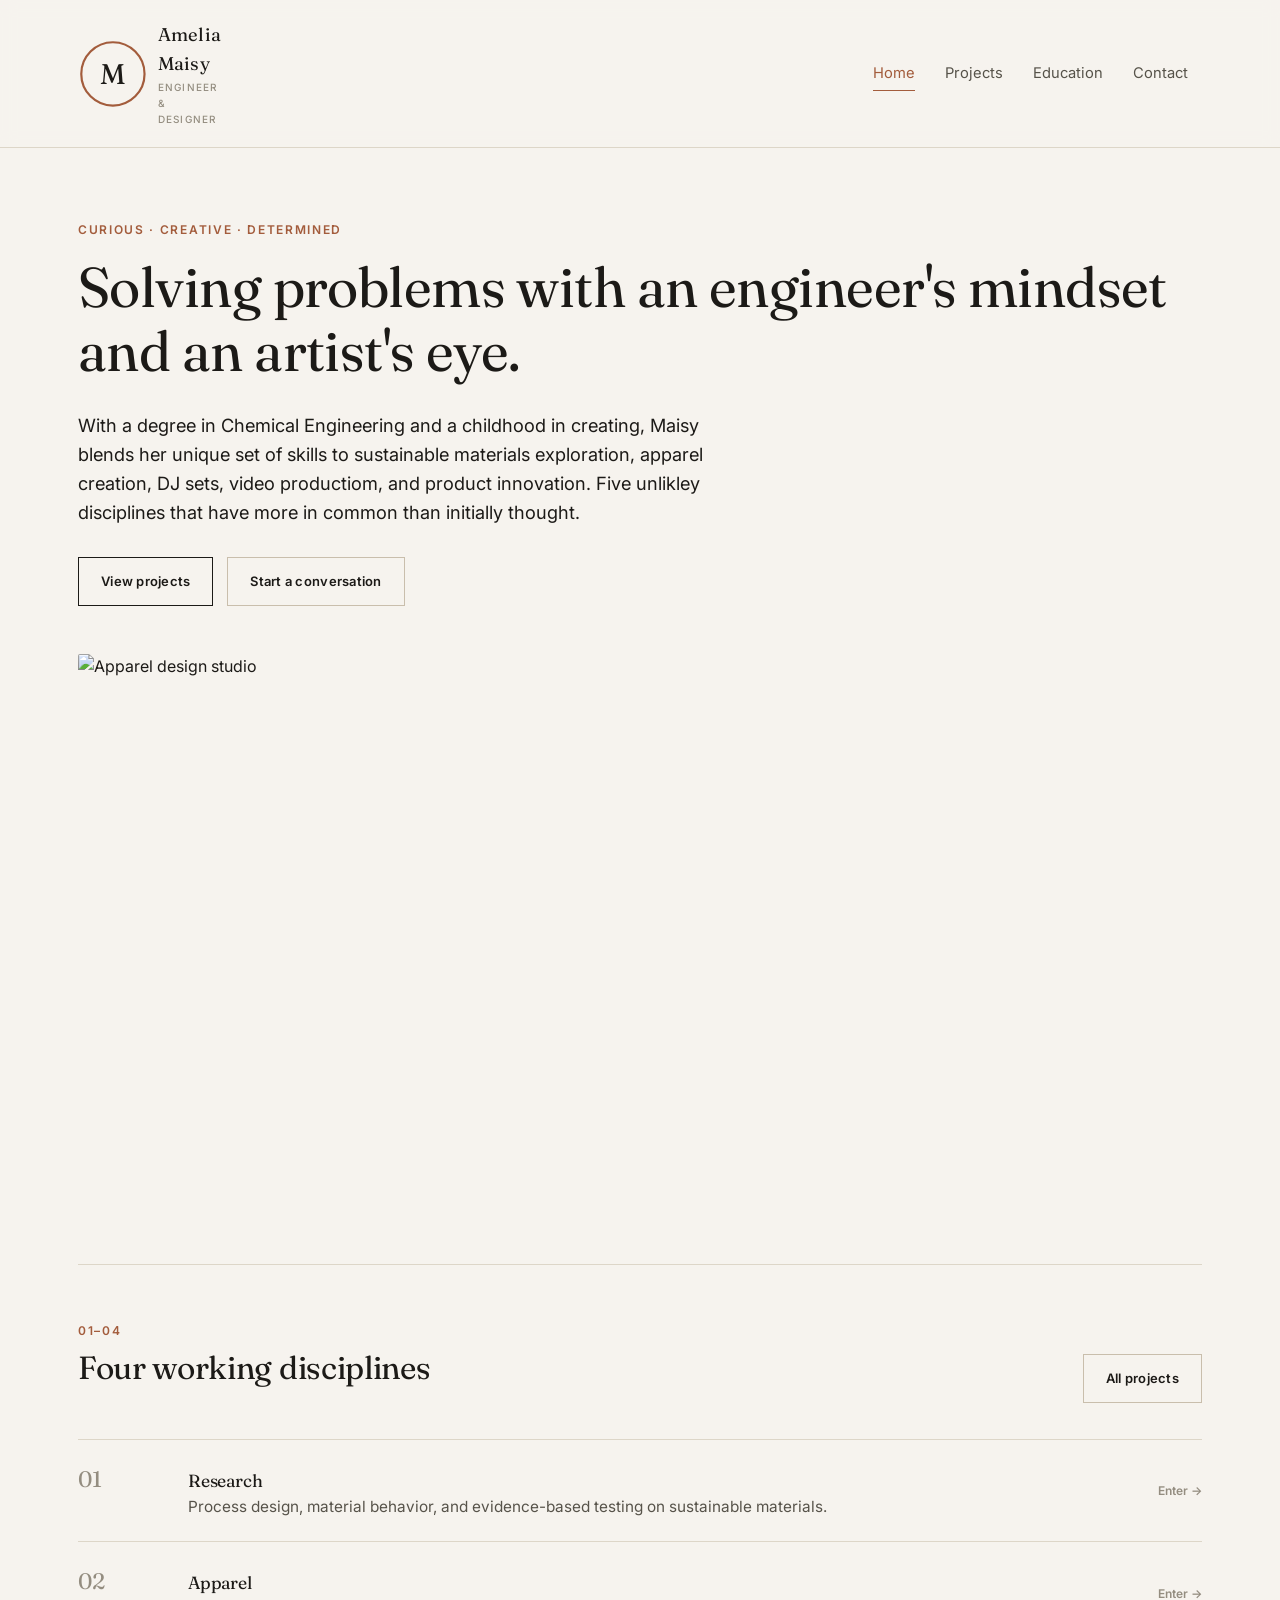
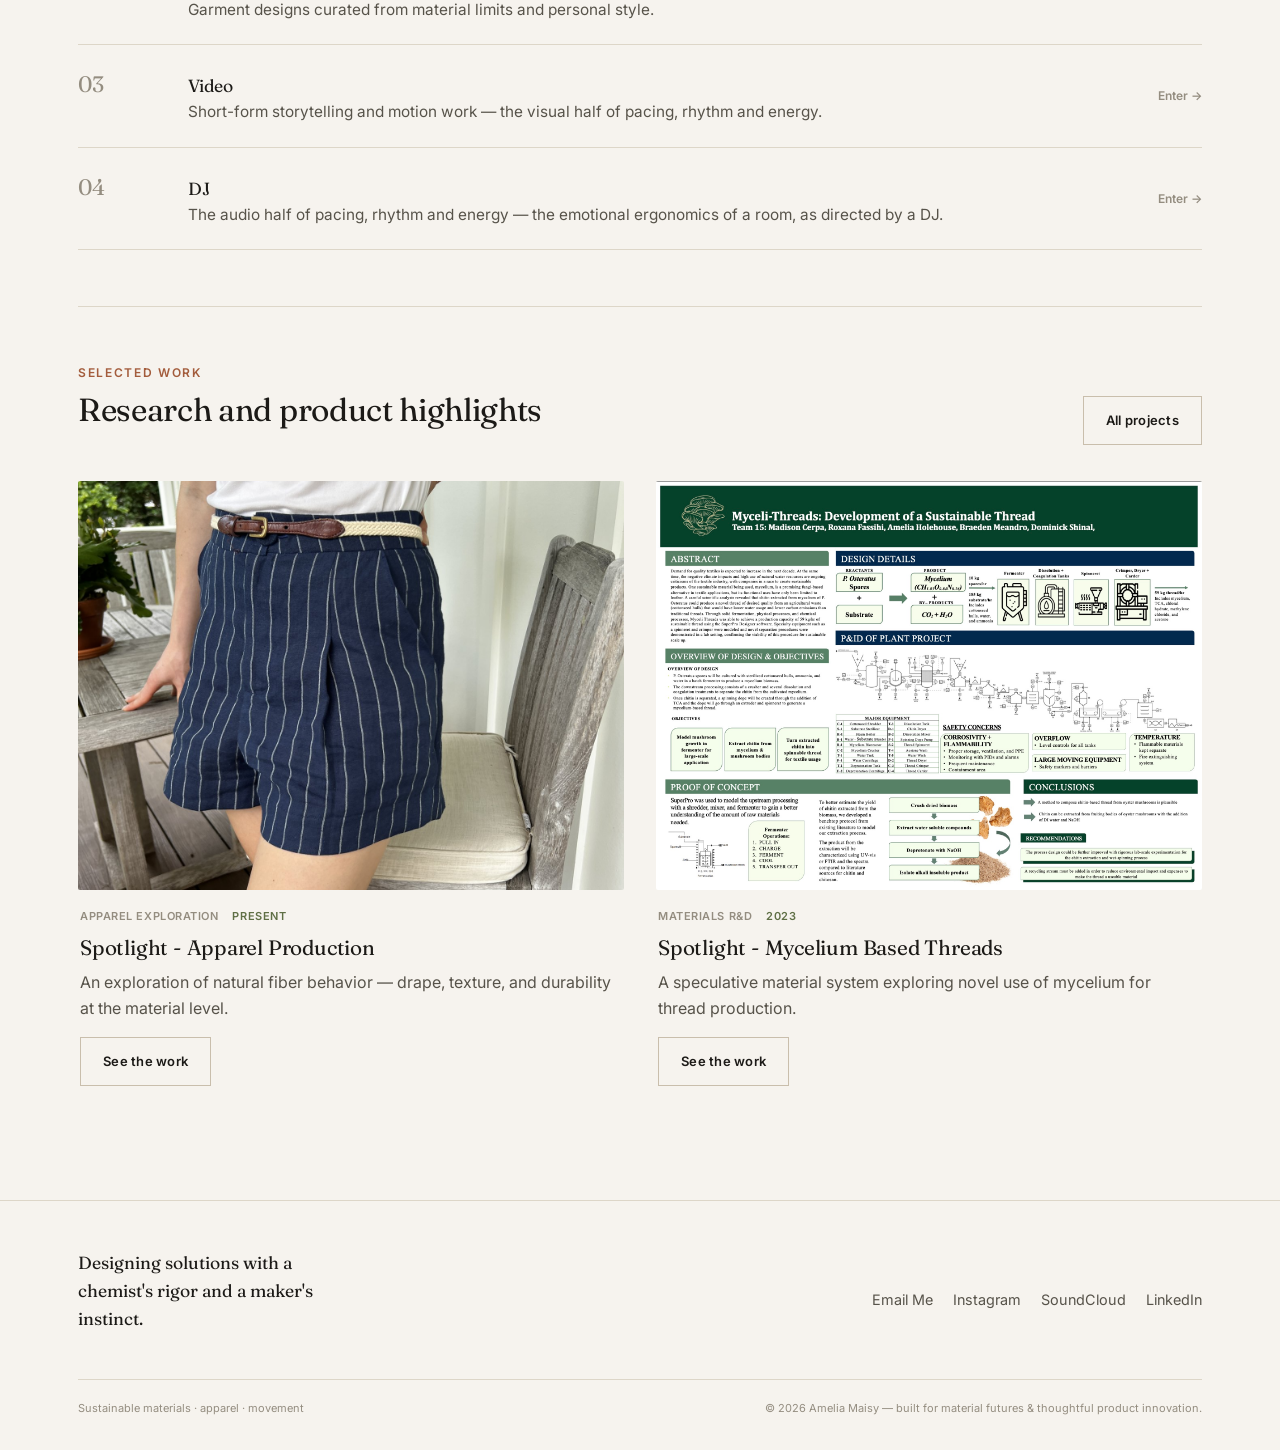
==== index.html @ 4384e748 "Update link for 'See the work' button" ====
<!DOCTYPE html>
<html lang="en">
<head>
<meta charset="UTF-8">
<meta name="viewport" content="width=device-width, initial-scale=1.0">
<title>Maisy Holehouse — Portfolio</title>
<meta name="description" content="A personal portfolio spanning chemical engineering, sustainable apparel, biomaterials, DJ sets, video, and product innovation.">
<link rel="stylesheet" href="style.css">
</head>
<body data-page="home">

<div id="site-header"></div>

<main>
  <div class="wrap">
    <section class="hero no-border">
      <span class="eyebrow">Curious · Creative · Determined</span>
      <h1>Solving problems with an engineer's mindset and an artist's eye.</h1>
      <p class="lede">With a degree in Chemical Engineering and a childhood in creating, Maisy blends her unique set of skills to 
        sustainable materials exploration, apparel creation, DJ sets, video productiom, and product innovation. Five unlikley disciplines that have more in common than initially thought.</p>
      <div class="cta-row">
        <a class="btn" href="projects.html">View projects</a>
        <a class="btn ghost" href="contact.html">Start a conversation</a>
      </div>

      <div class="hero-photo">
        <img src="https://framerusercontent.com/images/ezzkghPhPAOygcFHFkY4dpx1L9k.jpeg?width=2289&height=3264" alt="Apparel design studio">
      </div>
    </section>

    <section>
      <div class="section-head">
        <div>
          <span class="eyebrow">01–04</span>
          <h2>Four working disciplines</h2>
        </div>
        <a class="btn ghost" href="projects.html">All projects</a>
      </div>

      <ul class="numbered-list">
        <li>
          <a class="numbered-row" href="research.html">
            <span class="num">01</span>
            <span>
              <h3>Research</h3>
              <p>Process design, material behavior, and evidence-based testing on sustainable materials.</p>
            </span>
            <span class="go">Enter →</span>
          </a>
        </li>
        <li>
          <a class="numbered-row" href="apparel.html">
            <span class="num">02</span>
            <span>
              <h3>Apparel</h3>
              <p>Garment designs curated from material limits and personal style.</p>
            </span>
            <span class="go">Enter →</span>
          </a>
        </li>
        <li>
          <a class="numbered-row" href="video.html">
            <span class="num">03</span>
            <span>
              <h3>Video</h3>
              <p>Short-form storytelling and motion work — the visual half of pacing, rhythm and energy.</p>
            </span>
            <span class="go">Enter →</span>
          </a>
        </li>
        <li>
          <a class="numbered-row" href="dj.html">
            <span class="num">04</span>
            <span>
              <h3>DJ</h3>
              <p>The audio half of pacing, rhythm and energy — the emotional ergonomics of a room, as directed by a DJ.</p>
            </span>
            <span class="go">Enter →</span>
          </a>
        </li>
      </ul>
    </section>

    <section>
      <div class="section-head">
        <div>
          <span class="eyebrow">Selected work</span>
          <h2>Research and product highlights</h2>
        </div>
        <a class="btn ghost" href="projects.html">All projects</a>
      </div>

      <div class="grid-2">
        <div class="work-card">
          <div class="thumb"><img src="striped-shorts.jpg"></div>
          <div class="body">
            <div class="meta"><span>Apparel Exploration</span><span class="tag-year">Present</span></div>
            <h3>Spotlight - Apparel Production</h3>
            <p>An exploration of natural fiber behavior — drape, texture, and durability at the material level.</p>
            <a class="btn ghost" href="apparel.html">See the work</a>
          </div>
        </div>
        <div class="work-card">
          <div class="thumb"><img src="mtfp.jpg"></div>
          <div class="body">
            <div class="meta"><span>Materials R&amp;D</span><span class="tag-year">2023</span></div>
            <h3>Spotlight - Mycelium Based Threads</h3>
            <p>A speculative material system exploring novel use of mycelium for thread production.</p>
            <a class="btn ghost" href="research.html">See the work</a>
          </div>
        </div>
      </div>
    </section>
  </div>
</main>

<div id="site-footer"></div>
<script src="main.js"></script>
</body>
</html>
---- style.css ----
/* ============================================================
   Maisy Holehouse — Portfolio
   Design language: warm editorial — paper tones, serif display,
   quiet hairline rules, photography-led. See README.md
   ============================================================ */

@import url('https://fonts.googleapis.com/css2?family=Fraunces:opsz,wght@9..144,300;9..144,400;9..144,500;9..144,600&family=Inter:wght@400;500;600&display=swap');

:root {
  --bg: #f6f3ee;
  --bg-panel: #efebe3;
  --ink: #1c1a17;
  --ink-dim: #57534a;
  --ink-faint: #948d80;
  --line: #ddd6c8;
  --line-strong: #c9beac;
  --accent: #5f6f45;
  --accent-2: #a35c3c;
  --radius: 2px;
  --max: 1180px;
  --font-display: "Fraunces", Georgia, serif;
  --font-body: "Inter", -apple-system, sans-serif;
}

* { box-sizing: border-box; }
html { scroll-behavior: smooth; }

body {
  margin: 0;
  background: var(--bg);
  color: var(--ink);
  font-family: var(--font-body);
  font-size: 16px;
  line-height: 1.6;
  -webkit-font-smoothing: antialiased;
}

a { color: inherit; }
img { max-width: 100%; display: block; }

::selection { background: var(--accent); color: #f6f3ee; }

:focus-visible { outline: 2px solid var(--accent-2); outline-offset: 3px; }

@media (prefers-reduced-motion: reduce) {
  * { animation: none !important; transition: none !important; scroll-behavior: auto !important; }
}

.wrap { max-width: var(--max); margin: 0 auto; padding: 0 28px; }

.eyebrow {
  font-family: var(--font-body);
  font-size: 12px;
  font-weight: 600;
  letter-spacing: 0.14em;
  text-transform: uppercase;
  color: var(--accent-2);
}

h1, h2, h3, h4 {
  font-family: var(--font-display);
  font-weight: 400;
  line-height: 1.14;
  margin: 0 0 0.5em;
  letter-spacing: -0.01em;
  color: var(--ink);
}
h1 { font-size: clamp(2.1rem, 4.6vw, 3.5rem); font-weight: 400; }
h2 { font-size: clamp(1.5rem, 2.8vw, 2rem); }
h3 { font-size: 1.3rem; }

p { color: var(--ink-dim); margin: 0 0 1em; }
p.lede { color: var(--ink); font-size: 1.14rem; max-width: 60ch; }

.tick { color: var(--ink-faint); font-family: var(--font-body); font-size: 13px; }

/* ================= HEADER / NAV ================= */
header.site-header {
  position: sticky; top: 0; z-index: 50;
  background: rgba(246, 243, 238, 0.92);
  backdrop-filter: blur(8px);
  border-bottom: 1px solid var(--line);
}
.nav {
  display: flex; align-items: center; justify-content: space-between;
  padding: 20px 28px;
  max-width: var(--max); margin: 0 auto;
}
.brand {
  display: flex; align-items: center; gap: 10px;
  font-family: var(--font-display);
  font-size: 1.15rem;
  text-decoration: none;
  color: var(--ink);
  letter-spacing: 0.01em;
}
.brand small {
  display: block; font-family: var(--font-body); font-size: 10px; font-weight: 500;
  letter-spacing: 0.12em; color: var(--ink-faint); text-transform: uppercase;
}

.nav-links { display: flex; align-items: center; gap: 2px; list-style: none; margin: 0; padding: 0; }
.nav-links a {
  display: block;
  padding: 9px 14px;
  text-decoration: none;
  font-size: 0.92rem;
  color: var(--ink-dim);
  border-radius: var(--radius);
  transition: color 0.15s ease;
  position: relative;
}
.nav-links a:hover { color: var(--ink); }
.nav-links a[aria-current="page"] { color: var(--accent-2); }
.nav-links a[aria-current="page"]::after {
  content: ""; position: absolute; left: 14px; right: 14px; bottom: 3px;
  height: 1px; background: var(--accent-2);
}

.nav-item.has-dropdown { position: relative; padding-bottom: 10px; margin-bottom: -10px; }
.dropdown {
  display: none;
  position: absolute; top: 100%; left: 0; margin: 0;
  min-width: 200px;
  background: var(--bg);
  border: 1px solid var(--line-strong);
  padding: 6px;
  list-style: none; z-index: 60;
}
.nav-item.has-dropdown:hover .dropdown,
.nav-item.has-dropdown:focus-within .dropdown { display: block; }
.dropdown a { font-size: 0.88rem; padding: 9px 12px; }
.dropdown .tick { display: block; padding: 4px 12px 3px; font-size: 11px; }

.nav-toggle { display: none; }

@media (max-width: 860px) {
  .nav-toggle {
    display: inline-flex; align-items: center; justify-content: center;
    width: 38px; height: 38px;
    background: transparent; border: 1px solid var(--line-strong); color: var(--ink);
    cursor: pointer;
  }
  .nav-links {
    display: none;
    position: absolute; top: 100%; left: 0; right: 0;
    flex-direction: column; align-items: stretch; gap: 0;
    background: var(--bg); border-bottom: 1px solid var(--line-strong);
    padding: 8px;
  }
  .nav-links.open { display: flex; }
  .nav-item.has-dropdown .dropdown {
    display: block; position: static; border: none; background: transparent; margin: 0 0 0 12px; padding: 0;
  }
}

/* ================= HERO ================= */
.hero { padding: 72px 0 48px; }
.hero .eyebrow { display: block; margin-bottom: 16px; }
.hero .lede { margin-top: 18px; }
.cta-row { display: flex; gap: 14px; margin-top: 30px; flex-wrap: wrap; }

.hero-photo {
  margin-top: 48px;
  border-radius: var(--radius);
  overflow: hidden;
  aspect-ratio: 16 / 8;
}
.hero-photo img { width: 100%; height: 100%; object-fit: cover; }
@media (max-width: 700px) { .hero-photo { aspect-ratio: 4/5; } }

.btn {
  font-family: var(--font-body);
  font-size: 13px;
  font-weight: 600;
  letter-spacing: 0.02em;
  text-decoration: none;
  padding: 13px 22px;
  border: 1px solid var(--ink);
  color: var(--ink);
  display: inline-flex; align-items: center; gap: 8px;
  transition: background 0.15s ease, color 0.15s ease, border-color 0.15s ease;
}
.btn:hover { background: var(--ink); color: var(--bg); }
.btn.ghost { border-color: var(--line-strong); }
.btn.ghost:hover { background: var(--bg-panel); color: var(--ink); border-color: var(--ink); }

/* ================= SECTIONS ================= */
section { padding: 56px 0; border-top: 1px solid var(--line); }
section.no-border { border-top: none; }
.section-head { display: flex; justify-content: space-between; align-items: flex-end; gap: 24px; margin-bottom: 36px; flex-wrap: wrap; }
.section-head .eyebrow { display: block; margin-bottom: 10px; }

/* ================= NUMBERED DISCIPLINE LIST (matches original site) ================= */
.numbered-list { list-style: none; margin: 0; padding: 0; }
.numbered-list li {
  border-top: 1px solid var(--line);
}
.numbered-list li:last-child { border-bottom: 1px solid var(--line); }
.numbered-list a.numbered-row {
  display: grid; grid-template-columns: 90px 1fr auto; gap: 20px; align-items: baseline;
  padding: 22px 0; text-decoration: none; color: var(--ink);
}
.numbered-list .num { font-family: var(--font-display); font-size: 1.4rem; color: var(--ink-faint); }
.numbered-list h3 { margin: 0 0 4px; font-size: 1.1rem; }
.numbered-list p { margin: 0; font-size: 0.96rem; }
.numbered-list .go { font-family: var(--font-body); font-size: 12px; font-weight: 600; color: var(--ink-faint); align-self: center; }
.numbered-list a.numbered-row:hover .go { color: var(--accent-2); }

/* ================= WORK / PROJECT CARDS ================= */
.grid-4 { display: grid; grid-template-columns: repeat(4, 1fr); gap: 20px; }
@media (max-width: 900px) { .grid-4 { grid-template-columns: 1fr 1fr; } }
@media (max-width: 560px) { .grid-4 { grid-template-columns: 1fr; } }

.card {
  text-decoration: none;
  color: var(--ink);
  display: flex; flex-direction: column; gap: 8px;
  padding-top: 18px;
  border-top: 1px solid var(--line-strong);
}
.card .num { font-family: var(--font-display); font-size: 1rem; color: var(--ink-faint); }
.card h3 { margin-bottom: 2px; }
.card p { font-size: 0.92rem; margin-bottom: 0; }
.card .go { font-family: var(--font-body); font-size: 12px; font-weight: 600; color: var(--ink-faint); margin-top: 6px; }
.card:hover .go { color: var(--accent-2); }

.grid-2 { display: grid; grid-template-columns: 1fr 1fr; gap: 32px; }
@media (max-width: 760px) { .grid-2 { grid-template-columns: 1fr; } }

.work-card { }
.work-card .thumb { aspect-ratio: 4 / 3; overflow: hidden; background: var(--bg-panel); border-radius: var(--radius); }
.work-card .thumb img { width: 100%; height: 100%; object-fit: cover; }
.work-card .body { padding: 18px 2px; }
.work-card .meta { font-family: var(--font-body); font-size: 11px; font-weight: 600; color: var(--ink-faint); display: flex; gap: 14px; margin-bottom: 10px; text-transform: uppercase; letter-spacing: 0.05em; }
.work-card .meta span.tag-year { color: var(--accent); }

/* ================= PHOTO GALLERY (project pages) ================= */
.gallery { display: grid; grid-template-columns: repeat(3, 1fr); gap: 20px; }
@media (max-width: 760px) { .gallery { grid-template-columns: 1fr; } }
.gallery figure { margin: 0; }
.gallery .thumb { aspect-ratio: 3 / 4; overflow: hidden; background: var(--bg-panel); border-radius: var(--radius); }
.gallery .thumb img { width: 100%; height: 100%; object-fit: cover; }
.gallery figcaption { margin-top: 10px; font-family: var(--font-body); font-size: 13px; color: var(--ink-faint); }

/* placeholder tile — used only where a real photo is still needed */
.placeholder-tile {
  aspect-ratio: 4/3;
  border: 1px dashed var(--line-strong);
  display: flex; align-items: center; justify-content: center;
  text-align: center; padding: 20px;
  font-family: var(--font-body); font-size: 12px; color: var(--ink-faint);
  background: var(--bg-panel);
  border-radius: var(--radius);
}

/* ================= LISTS (focus areas, collab paths, roles) ================= */
.spec-list { list-style: none; margin: 0; padding: 0; border-top: 1px solid var(--line); }
.spec-list li {
  display: grid; grid-template-columns: 48px 1fr; gap: 18px;
  padding: 18px 0; border-bottom: 1px solid var(--line);
}
.spec-list .num { font-family: var(--font-display); color: var(--ink-faint); font-size: 1.1rem; padding-top: 0; }
.spec-list h4 { margin: 0 0 6px; font-size: 1.02rem; font-family: var(--font-body); font-weight: 600; }
.spec-list p { margin: 0; font-size: 0.94rem; }

/* term-list — unnumbered subsection blocks (materials taxonomies, focus lists) */
.term-list { list-style: none; margin: 0; padding: 0; border-top: 1px solid var(--line); }
.term-list li { padding: 18px 0; border-bottom: 1px solid var(--line); }
.term-list .eyebrow { display: block; margin-bottom: 6px; }
.term-list h4 { margin: 0 0 6px; font-size: 1.02rem; font-family: var(--font-body); font-weight: 600; }
.term-list p { margin: 0; font-size: 0.94rem; }

/* solid accent callout — focus areas / pull quotes */
.focus-callout { background: var(--accent); color: #f6f3ee; border-radius: 14px; padding: 32px; height: 100%; }
.focus-callout .eyebrow { color: rgba(246, 243, 238, 0.75); }
.focus-callout h3 { color: #f6f3ee; font-size: 1.3rem; margin: 8px 0 12px; }
.focus-callout p { color: rgba(246, 243, 238, 0.85); margin: 0; font-size: 0.94rem; }

/* ================= TIMELINE (education/experience) ================= */
.timeline { border-left: 1px solid var(--line-strong); margin-left: 6px; }
.timeline .entry { position: relative; padding: 4px 0 32px 28px; }
.timeline .entry::before {
  content: ""; position: absolute; left: -5px; top: 6px;
  width: 9px; height: 9px; background: var(--bg); border: 1px solid var(--accent-2);
  border-radius: 50%;
}
.timeline .entry h4 { font-family: var(--font-body); font-weight: 600; margin-bottom: 4px; font-size: 1.02rem; color: var(--ink); }
.timeline .entry p { margin: 0; font-size: 0.94rem; }
.timeline .entry .role-tag { font-family: var(--font-body); font-size: 11px; font-weight: 600; color: var(--accent); text-transform: uppercase; letter-spacing: 0.05em; }

/* ================= EMBEDS ================= */
.embed-frame {
  border: 1px solid var(--line-strong);
  padding: 14px;
  background: var(--bg-panel);
  border-radius: var(--radius);
}
.video-embed { position: relative; width: 100%; padding-top: 56.25%; overflow: hidden; }
.video-embed iframe { position: absolute; inset: 0; width: 100%; height: 100%; border: 0; }
.audio-embed iframe { width: 100%; border: 0; }

.social-callout {
  display: flex; align-items: center; justify-content: space-between; gap: 20px;
  flex-wrap: wrap;
  padding: 28px;
  border: 1px solid var(--line-strong);
  background: var(--bg-panel);
  border-radius: var(--radius);
}
.social-callout .icon { color: var(--accent-2); }

/* ================= CONTACT ================= */
.contact-hero { padding: 72px 0 40px; }
.mail-cta {
  display: inline-flex; align-items: center; gap: 12px;
  font-family: var(--font-display); font-size: clamp(1.4rem, 3vw, 2rem);
  text-decoration: none; color: var(--ink);
  border-bottom: 1px solid var(--accent-2);
  padding-bottom: 6px;
}
.mail-cta:hover { color: var(--accent-2); }

/* ================= FOOTER ================= */
footer.site-footer { border-top: 1px solid var(--line); padding: 48px 0 32px; margin-top: 40px; }
.footer-top { display: flex; justify-content: space-between; gap: 24px; flex-wrap: wrap; align-items: center; }
.footer-tagline { font-family: var(--font-display); font-size: 1.1rem; color: var(--ink); max-width: 25ch; }
.footer-links { display: flex; gap: 20px; list-style: none; padding: 0; margin: 0; flex-wrap: wrap; }
.footer-links a { text-decoration: none; color: var(--ink-dim); font-size: 0.9rem; }
.footer-links a:hover { color: var(--accent-2); }
.footer-bottom {
  margin-top: 28px; padding-top: 20px; border-top: 1px solid var(--line);
  display: flex; justify-content: space-between; gap: 12px; flex-wrap: wrap;
  font-family: var(--font-body); font-size: 11px; color: var(--ink-faint);
}

/* ================= PAGE HEADERS (sub-pages) ================= */
.page-head { padding: 56px 0 20px; }
.page-head .eyebrow { margin-bottom: 14px; }
.breadcrumb { font-family: var(--font-body); font-size: 12px; color: var(--ink-faint); margin-bottom: 18px; }
.breadcrumb a { color: var(--ink-faint); text-decoration: none; }
.breadcrumb a:hover { color: var(--accent-2); }
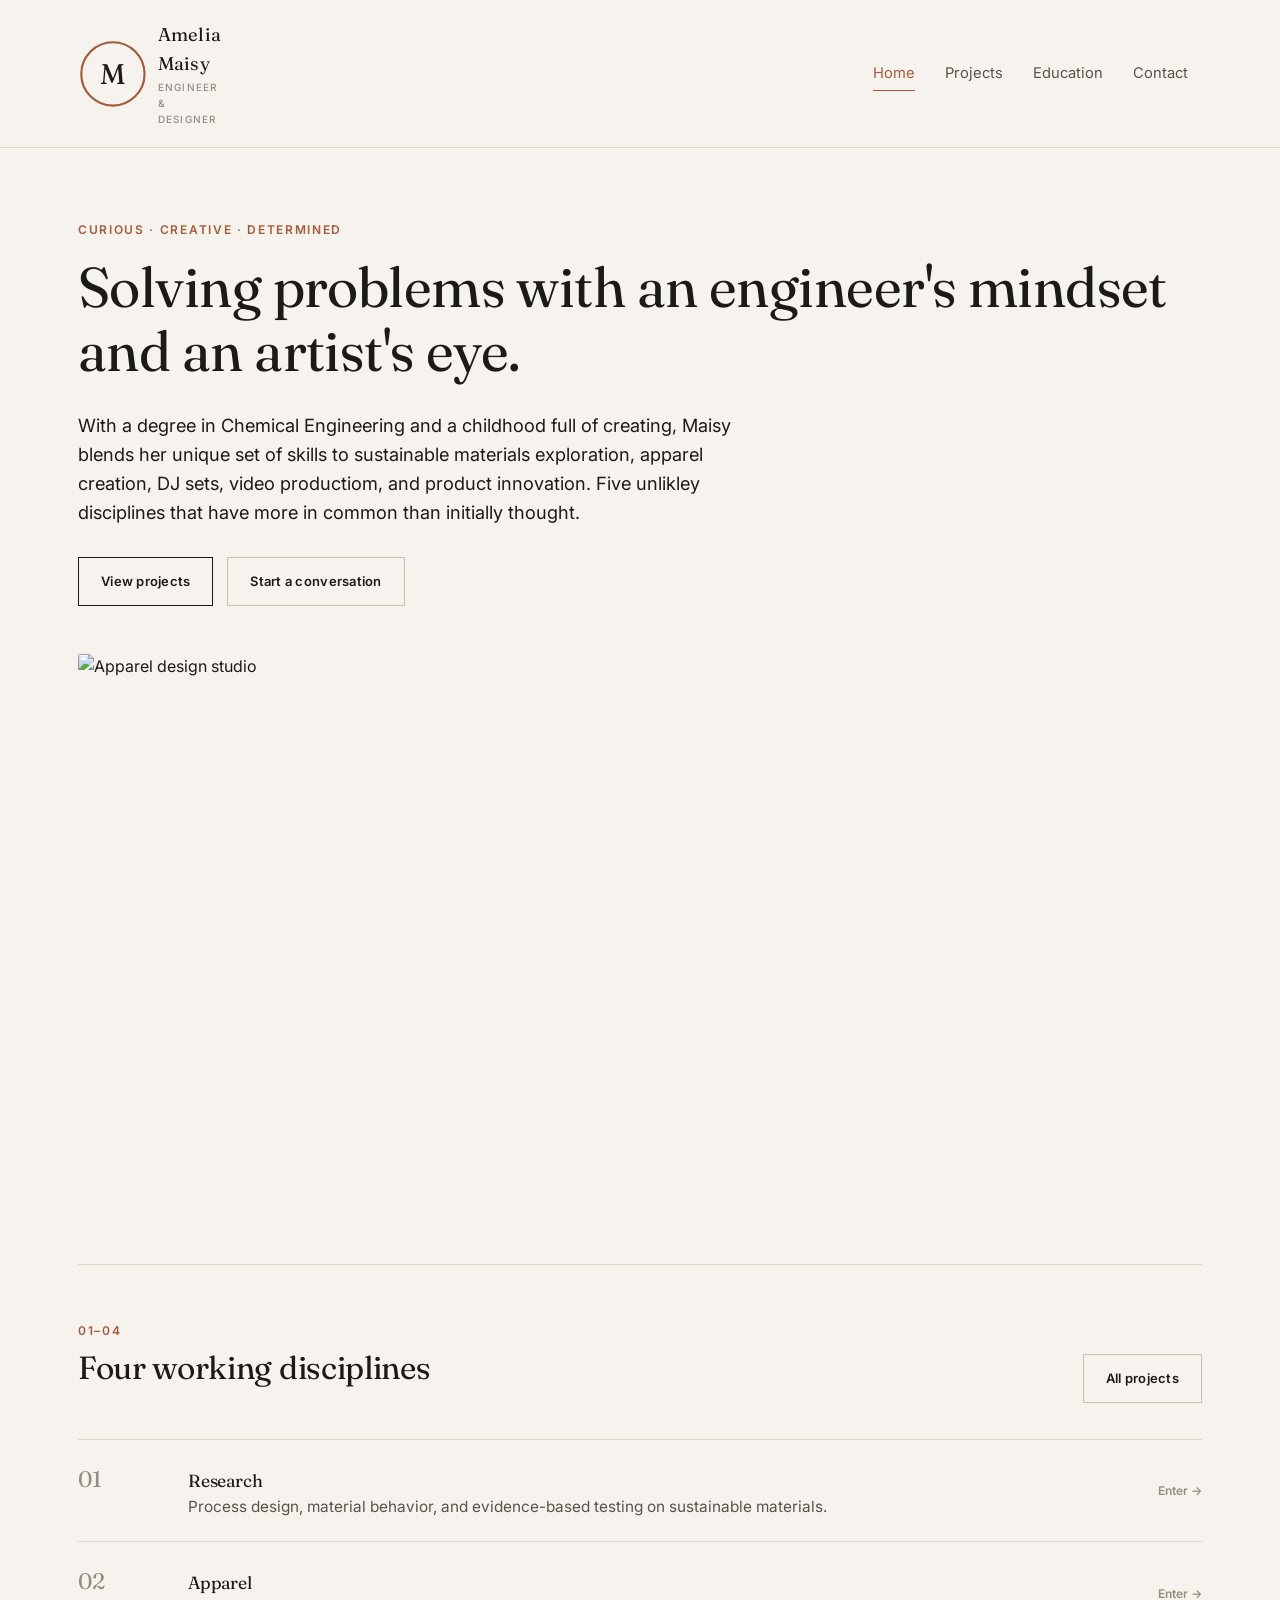
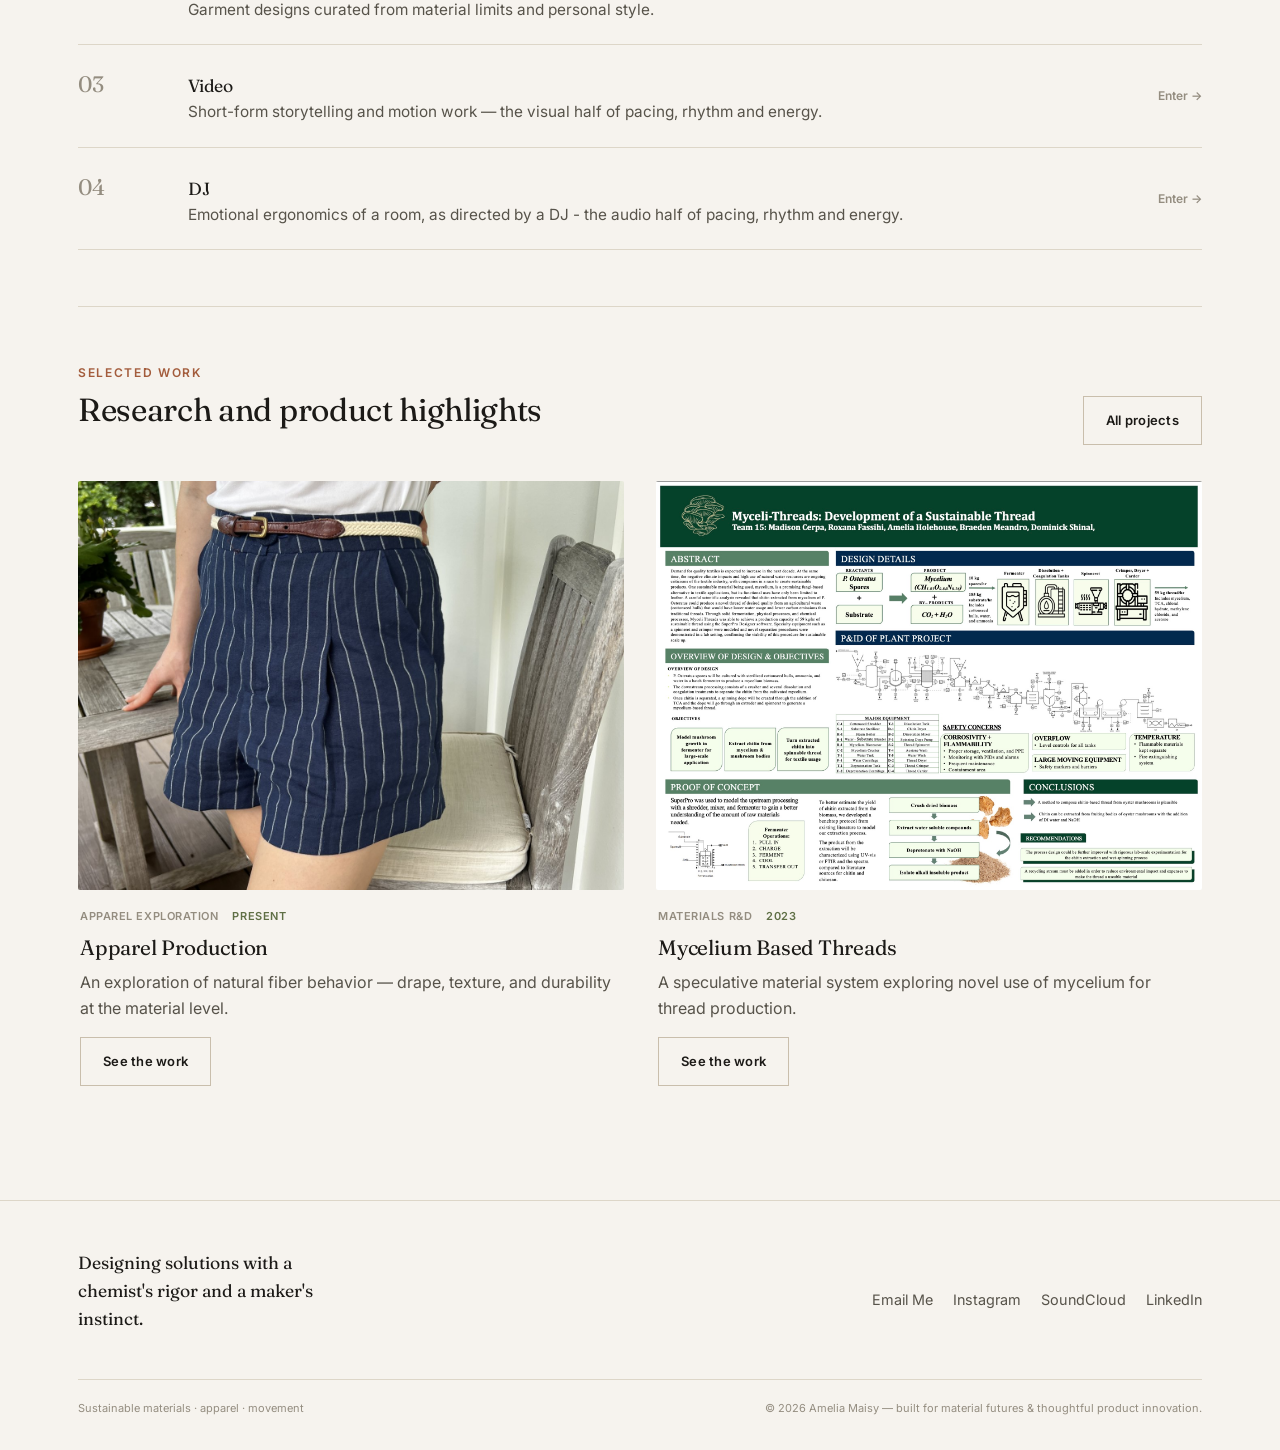
==== commit 4d348638: "Refine text and headings in index.html" ====
--- a/index.html
+++ b/index.html
@@ -16,7 +16,7 @@
     <section class="hero no-border">
       <span class="eyebrow">Curious · Creative · Determined</span>
       <h1>Solving problems with an engineer's mindset and an artist's eye.</h1>
-      <p class="lede">With a degree in Chemical Engineering and a childhood in creating, Maisy blends her unique set of skills to 
+      <p class="lede">With a degree in Chemical Engineering and a childhood full of creating, Maisy blends her unique set of skills to 
         sustainable materials exploration, apparel creation, DJ sets, video productiom, and product innovation. Five unlikley disciplines that have more in common than initially thought.</p>
       <div class="cta-row">
         <a class="btn" href="projects.html">View projects</a>
@@ -73,7 +73,7 @@
             <span class="num">04</span>
             <span>
               <h3>DJ</h3>
-              <p>The audio half of pacing, rhythm and energy — the emotional ergonomics of a room, as directed by a DJ.</p>
+              <p>Emotional ergonomics of a room, as directed by a DJ - the audio half of pacing, rhythm and energy.</p>
             </span>
             <span class="go">Enter →</span>
           </a>
@@ -95,7 +95,7 @@
           <div class="thumb"><img src="striped-shorts.jpg"></div>
           <div class="body">
             <div class="meta"><span>Apparel Exploration</span><span class="tag-year">Present</span></div>
-            <h3>Spotlight - Apparel Production</h3>
+            <h3>Apparel Production</h3>
             <p>An exploration of natural fiber behavior — drape, texture, and durability at the material level.</p>
             <a class="btn ghost" href="apparel.html">See the work</a>
           </div>
@@ -104,7 +104,7 @@
           <div class="thumb"><img src="mtfp.jpg"></div>
           <div class="body">
             <div class="meta"><span>Materials R&amp;D</span><span class="tag-year">2023</span></div>
-            <h3>Spotlight - Mycelium Based Threads</h3>
+            <h3>Mycelium Based Threads</h3>
             <p>A speculative material system exploring novel use of mycelium for thread production.</p>
             <a class="btn ghost" href="research.html">See the work</a>
           </div>
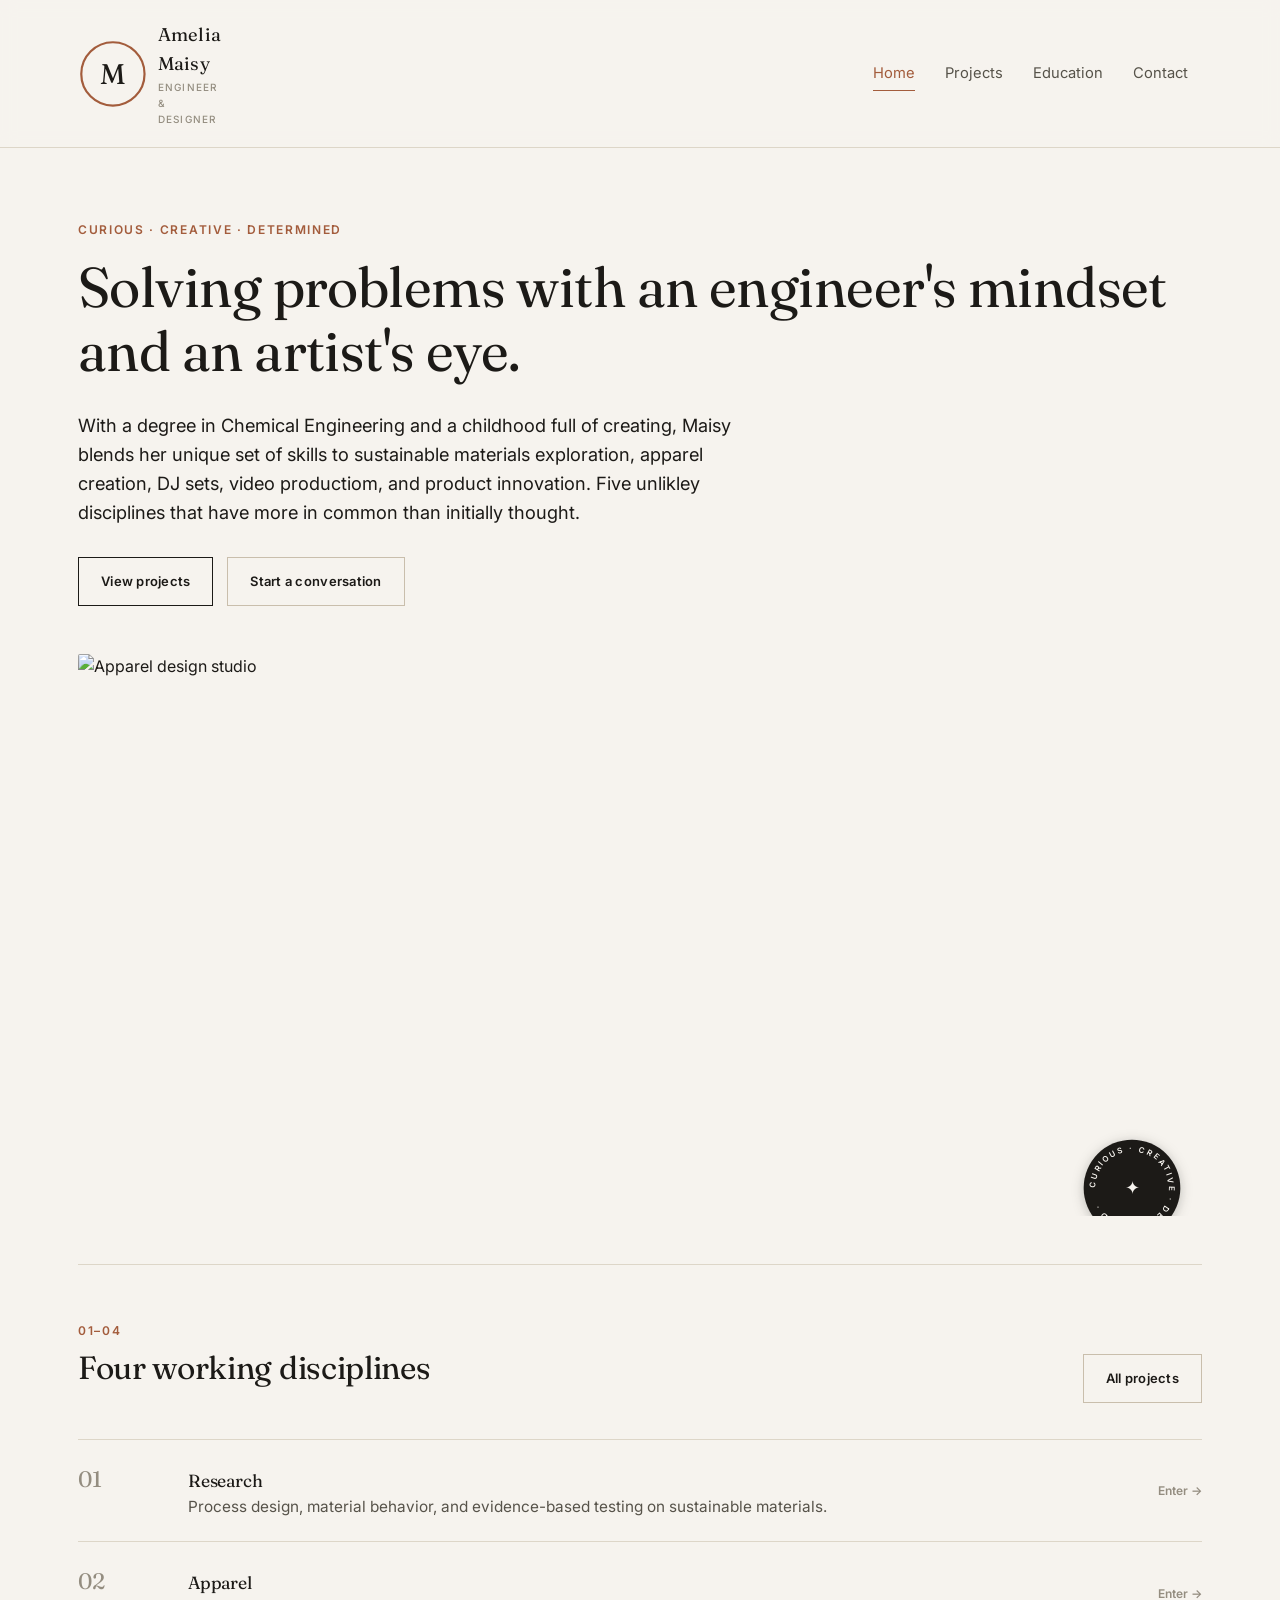
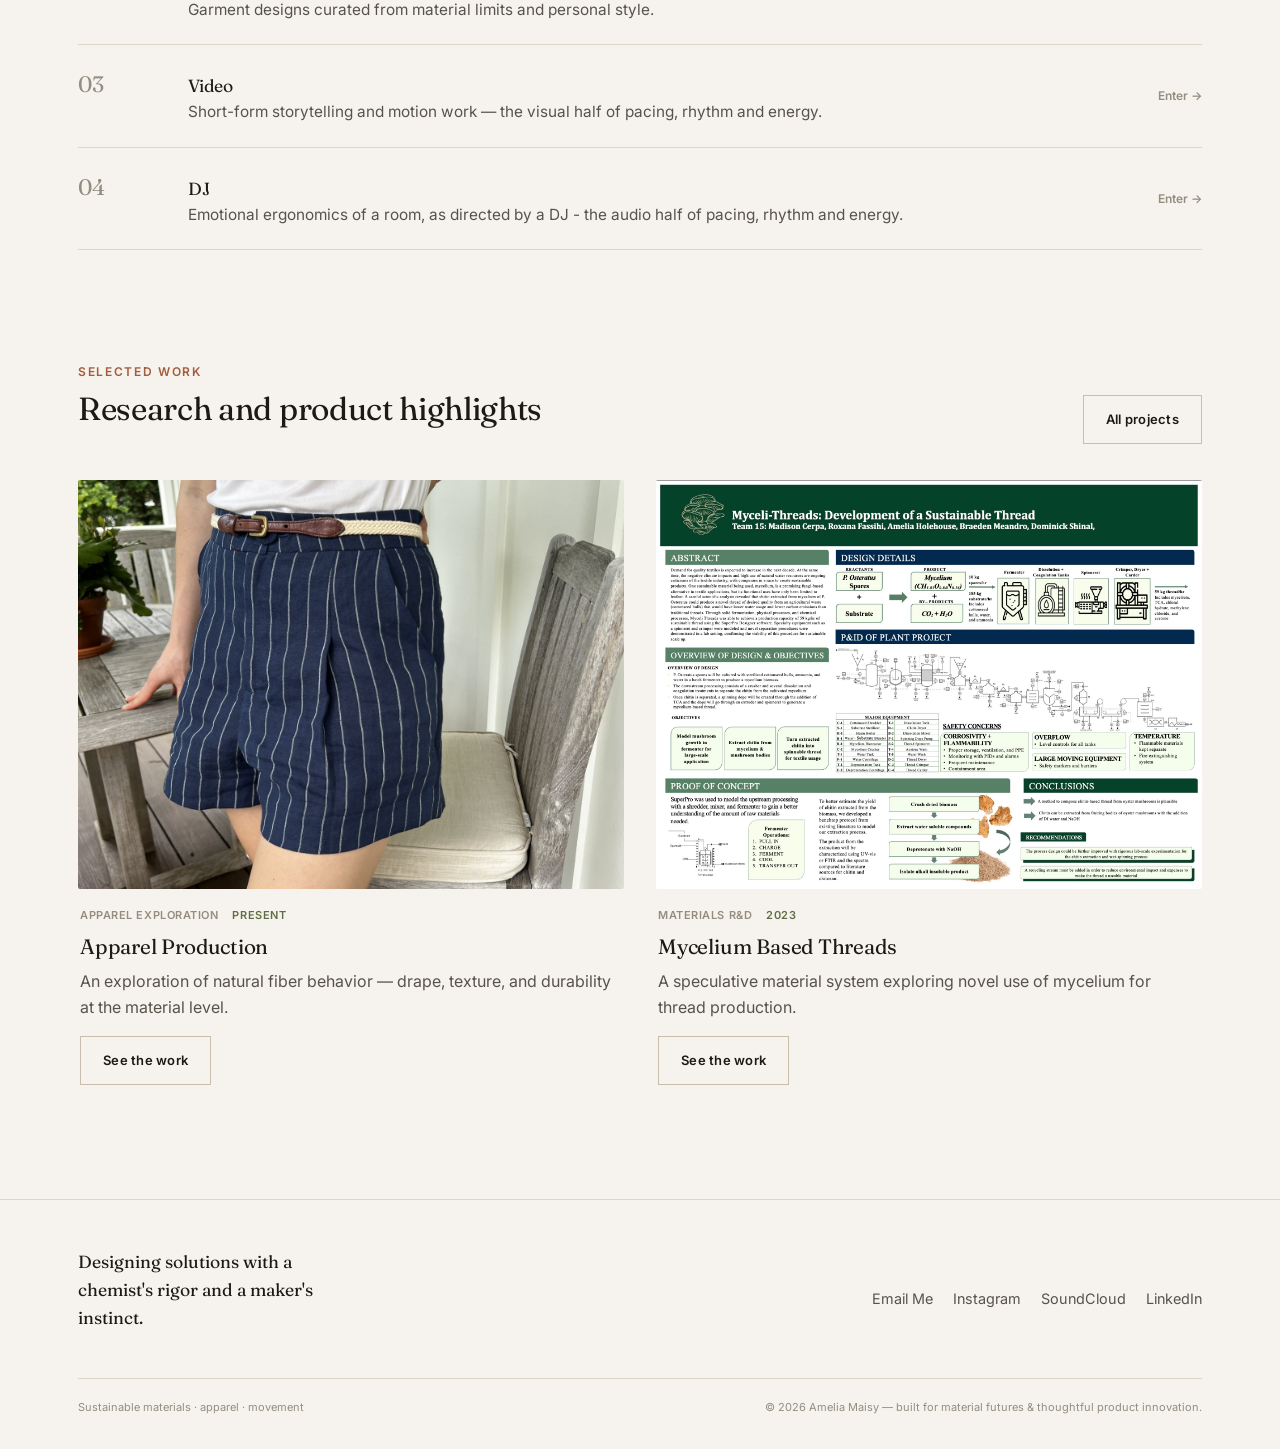
==== commit b3e1c790: "Fix double rule on index, add scroll-reveal + hover polish, warm research callout - index.html: remo" ====
--- a/index.html
+++ b/index.html
@@ -25,6 +25,18 @@
 
       <div class="hero-photo">
         <img src="https://framerusercontent.com/images/ezzkghPhPAOygcFHFkY4dpx1L9k.jpeg?width=2289&height=3264" alt="Apparel design studio">
+        <div class="spin-badge-wrap">
+          <div class="spin-badge" aria-hidden="true">
+            <svg viewBox="0 0 120 120">
+              <circle cx="60" cy="60" r="58" fill="#1c1a17"></circle>
+              <path id="badgePath" d="M60,60 m-44,0 a44,44 0 1,1 88,0 a44,44 0 1,1 -88,0" fill="none"></path>
+              <text font-family="Inter, sans-serif" font-size="9.5" font-weight="600" letter-spacing="2.5" fill="#f6f3ee">
+                <textPath href="#badgePath" startOffset="0%">CURIOUS · CREATIVE · DETERMINED · </textPath>
+              </text>
+            </svg>
+          </div>
+          <span class="spin-badge-dot" aria-hidden="true">✦</span>
+        </div>
       </div>
     </section>
 
@@ -81,7 +93,7 @@
       </ul>
     </section>
 
-    <section>
+    <section class="no-border">
       <div class="section-head">
         <div>
           <span class="eyebrow">Selected work</span>
--- a/style.css
+++ b/style.css
@@ -45,6 +45,10 @@
 @media (prefers-reduced-motion: reduce) {
   * { animation: none !important; transition: none !important; scroll-behavior: auto !important; }
 }
+
+/* scroll reveal — applied by main.js via IntersectionObserver, progressive enhancement only */
+.reveal { opacity: 0; transform: translateY(16px); transition: opacity 0.6s ease, transform 0.6s ease; }
+.reveal.in-view { opacity: 1; transform: none; }
 
 .wrap { max-width: var(--max); margin: 0 auto; padding: 0 28px; }
 
@@ -161,6 +165,7 @@
 .cta-row { display: flex; gap: 14px; margin-top: 30px; flex-wrap: wrap; }
 
 .hero-photo {
+  position: relative;
   margin-top: 48px;
   border-radius: var(--radius);
   overflow: hidden;
@@ -168,6 +173,21 @@
 }
 .hero-photo img { width: 100%; height: 100%; object-fit: cover; }
 @media (max-width: 700px) { .hero-photo { aspect-ratio: 4/5; } }
+
+/* rotating "seal" badge — a small signature flourish on the home hero */
+.spin-badge-wrap {
+  position: absolute; right: 20px; bottom: -22px;
+  width: 100px; height: 100px;
+  filter: drop-shadow(0 2px 6px rgba(28, 26, 23, 0.25));
+}
+.spin-badge { position: absolute; inset: 0; animation: spin-slow 26s linear infinite; }
+.spin-badge-dot {
+  position: absolute; inset: 0;
+  display: flex; align-items: center; justify-content: center;
+  color: var(--bg); font-size: 18px;
+}
+@keyframes spin-slow { to { transform: rotate(360deg); } }
+@media (max-width: 700px) { .spin-badge-wrap { width: 82px; height: 82px; right: 12px; bottom: -14px; } }
 
 .btn {
   font-family: var(--font-body);
@@ -235,6 +255,9 @@
 .work-card .meta { font-family: var(--font-body); font-size: 11px; font-weight: 600; color: var(--ink-faint); display: flex; gap: 14px; margin-bottom: 10px; text-transform: uppercase; letter-spacing: 0.05em; }
 .work-card .meta span.tag-year { color: var(--accent); }
 
+.work-card .thumb img, .gallery .thumb img { transition: transform 0.5s ease; }
+.work-card:hover .thumb img, .gallery .thumb:hover img { transform: scale(1.045); }
+
 /* ================= PHOTO GALLERY (project pages) ================= */
 .gallery { display: grid; grid-template-columns: repeat(3, 1fr); gap: 20px; }
 @media (max-width: 760px) { .gallery { grid-template-columns: 1fr; } }
@@ -272,7 +295,8 @@
 .term-list p { margin: 0; font-size: 0.94rem; }
 
 /* solid accent callout — focus areas / pull quotes */
-.focus-callout { background: var(--accent); color: #f6f3ee; border-radius: 14px; padding: 32px; height: 100%; }
+.focus-callout { background: var(--accent); border-radius: 14px; padding: 32px; height: 100%; }
+.focus-callout.callout-warm { background: var(--accent-2); }
 .focus-callout .eyebrow { color: rgba(246, 243, 238, 0.75); }
 .focus-callout h3 { color: #f6f3ee; font-size: 1.3rem; margin: 8px 0 12px; }
 .focus-callout p { color: rgba(246, 243, 238, 0.85); margin: 0; font-size: 0.94rem; }
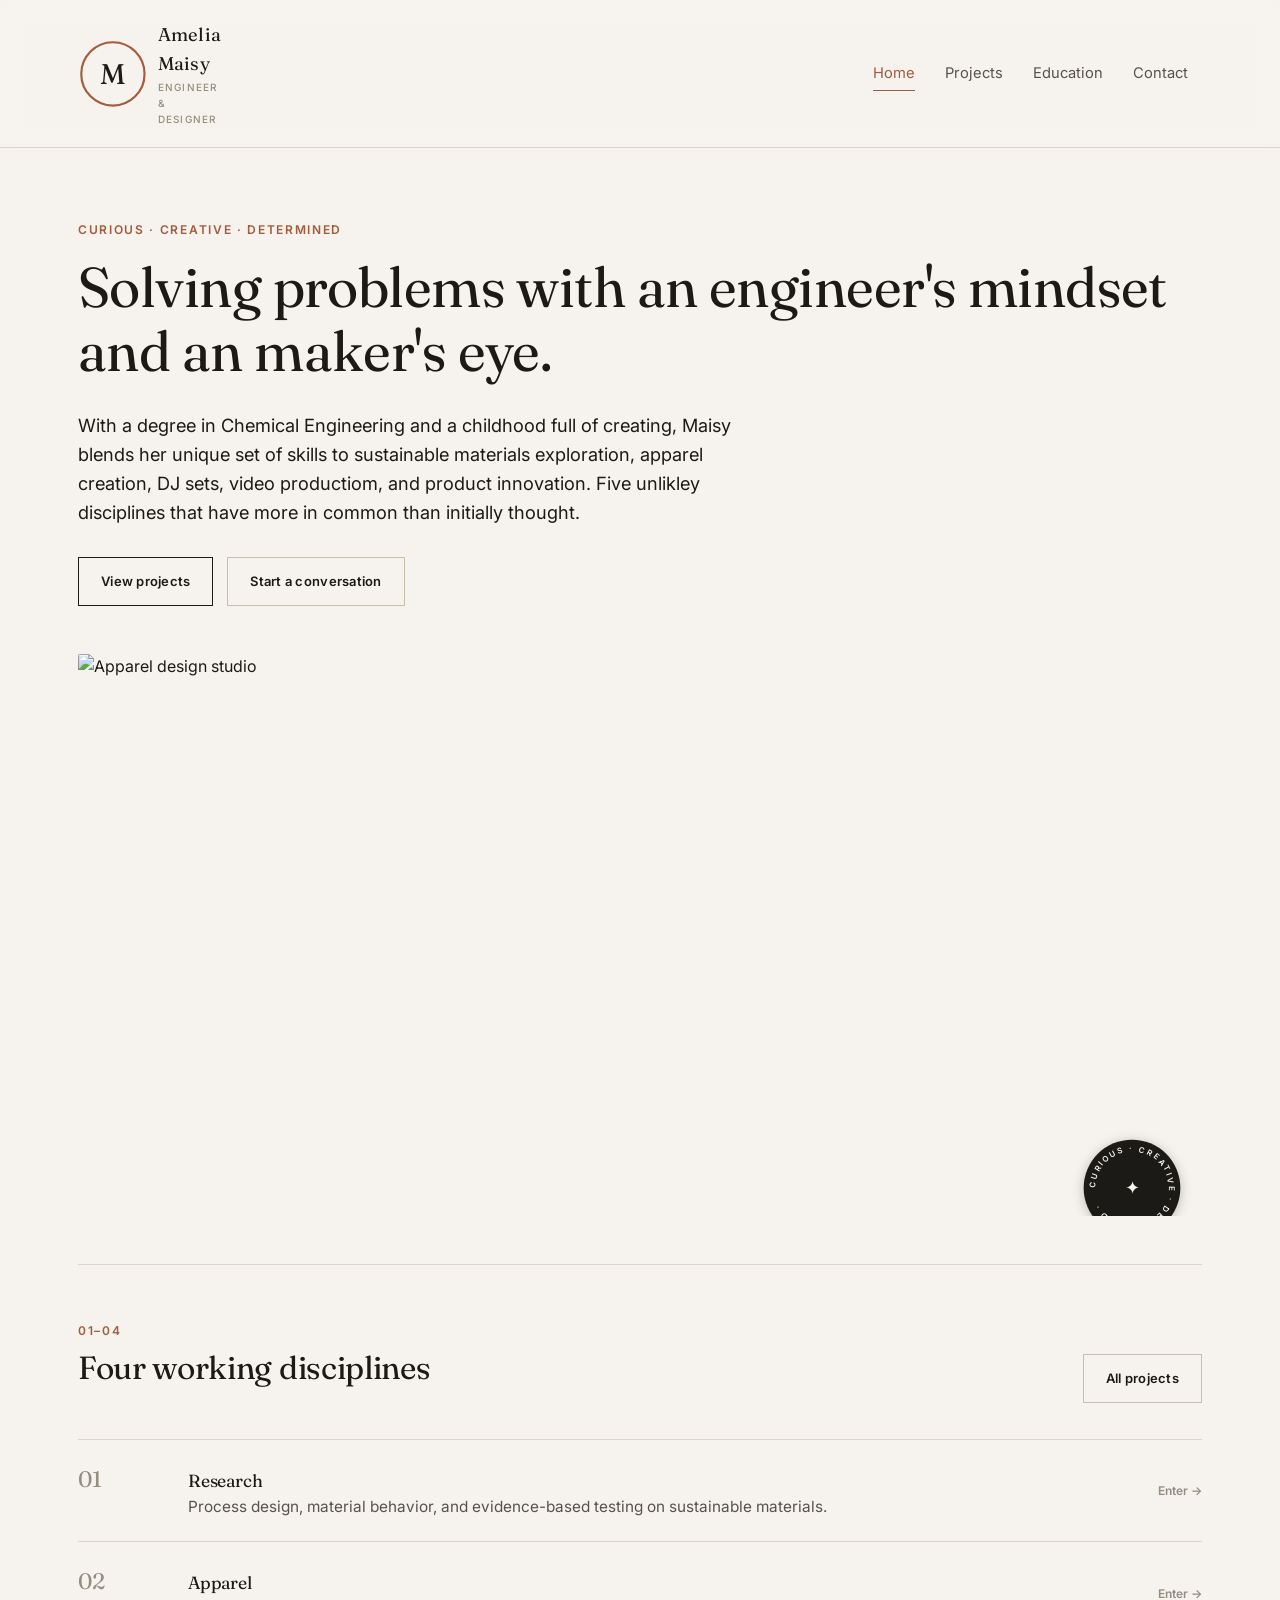
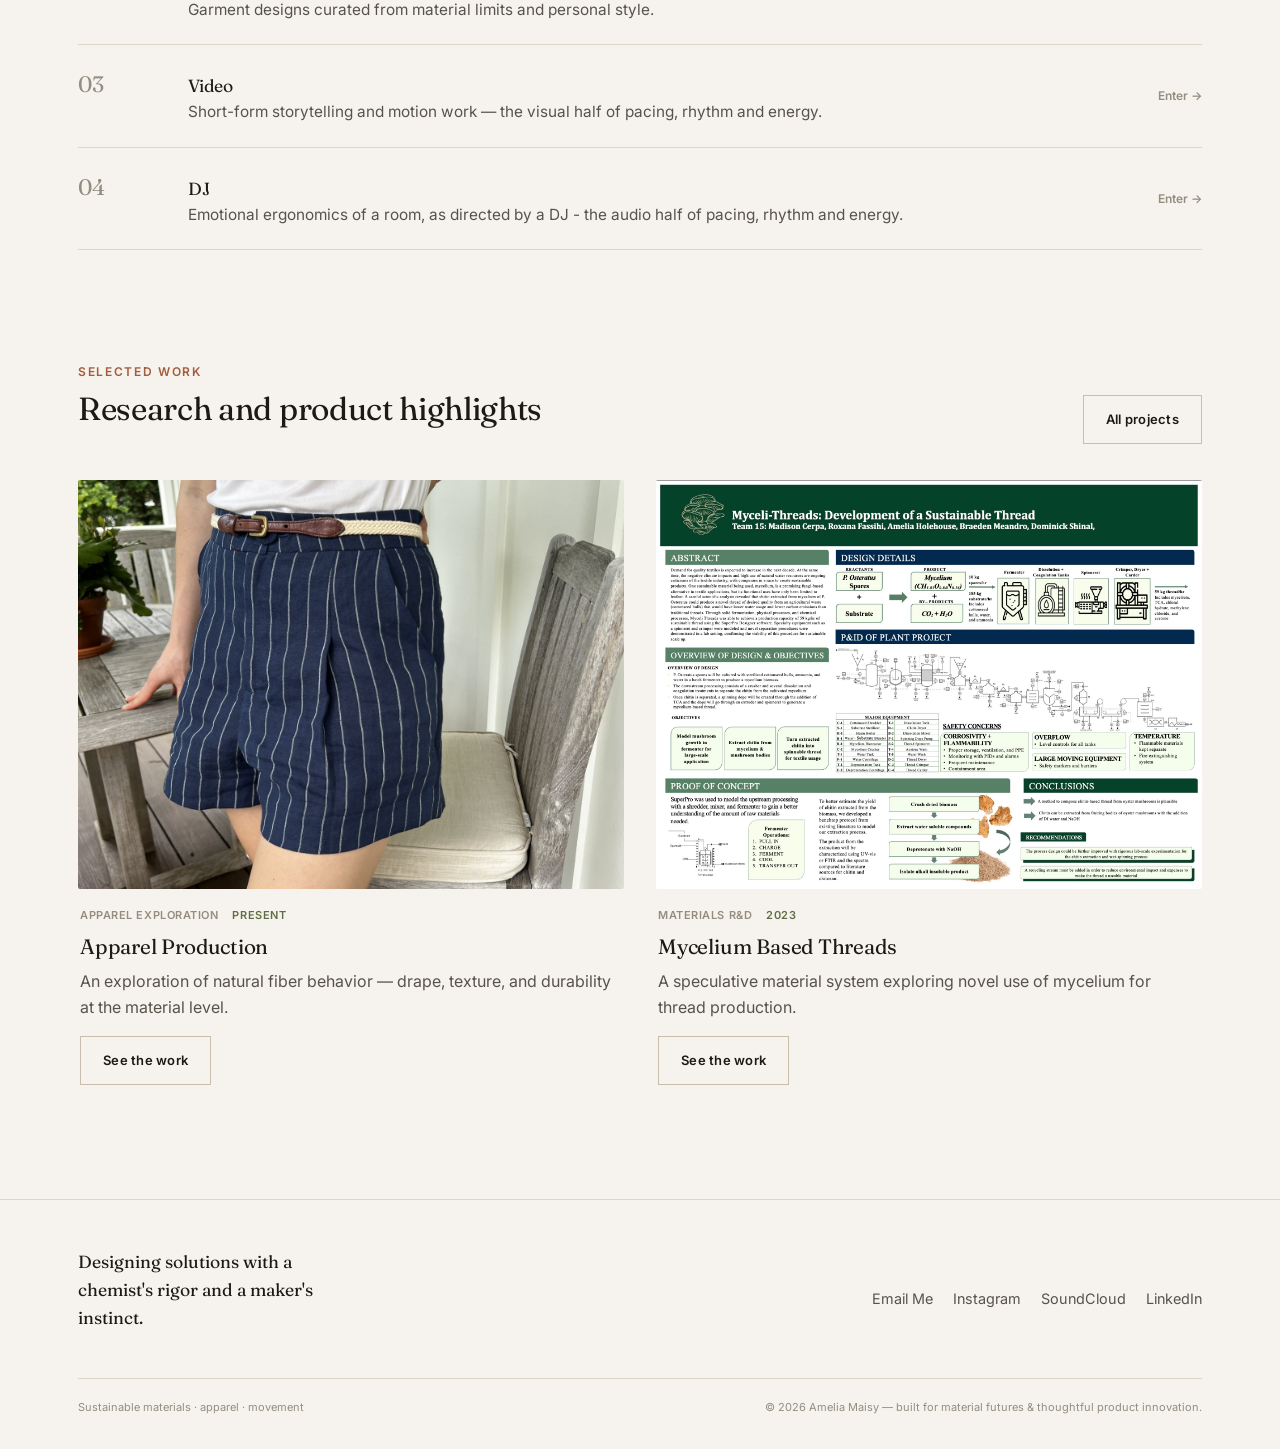
==== commit db9c787c: "Update h1 text from 'artist's eye' to 'maker's eye'" ====
--- a/index.html
+++ b/index.html
@@ -15,7 +15,7 @@
   <div class="wrap">
     <section class="hero no-border">
       <span class="eyebrow">Curious · Creative · Determined</span>
-      <h1>Solving problems with an engineer's mindset and an artist's eye.</h1>
+      <h1>Solving problems with an engineer's mindset and an maker's eye.</h1>
       <p class="lede">With a degree in Chemical Engineering and a childhood full of creating, Maisy blends her unique set of skills to 
         sustainable materials exploration, apparel creation, DJ sets, video productiom, and product innovation. Five unlikley disciplines that have more in common than initially thought.</p>
       <div class="cta-row">
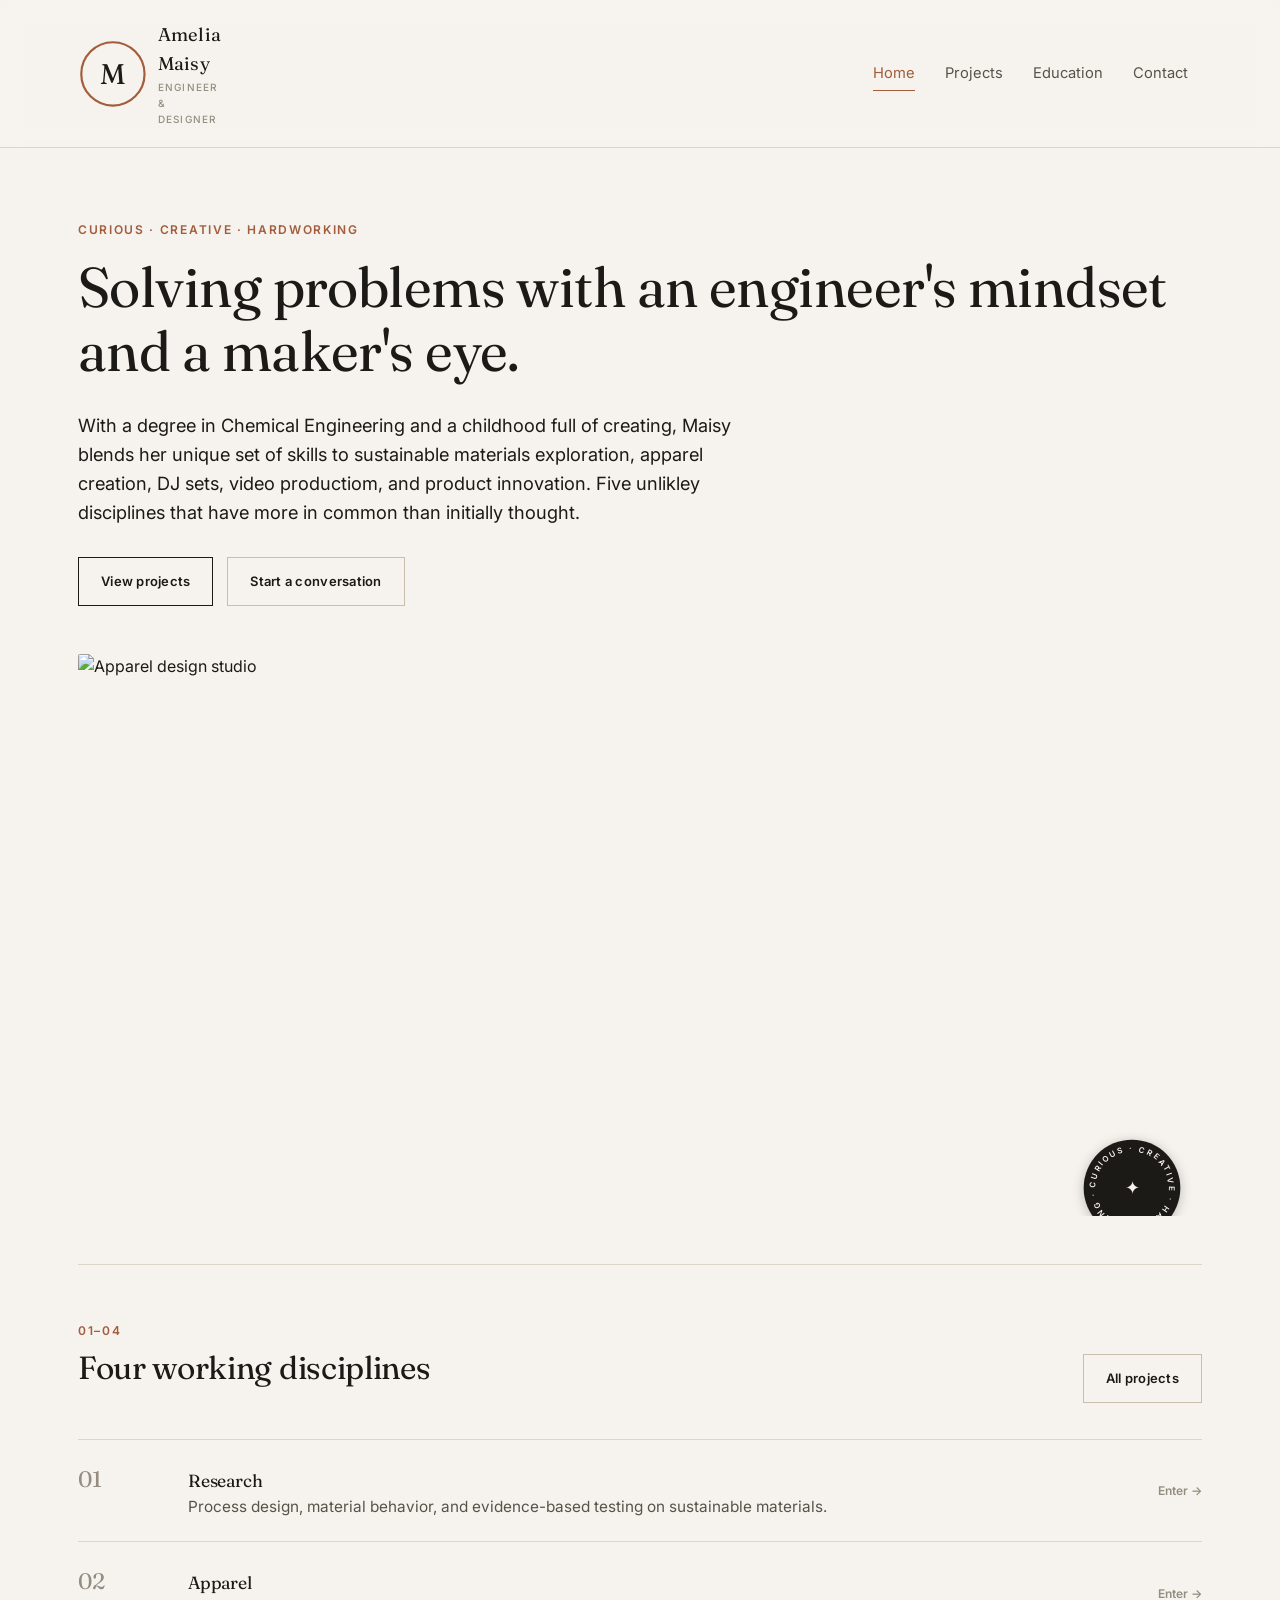
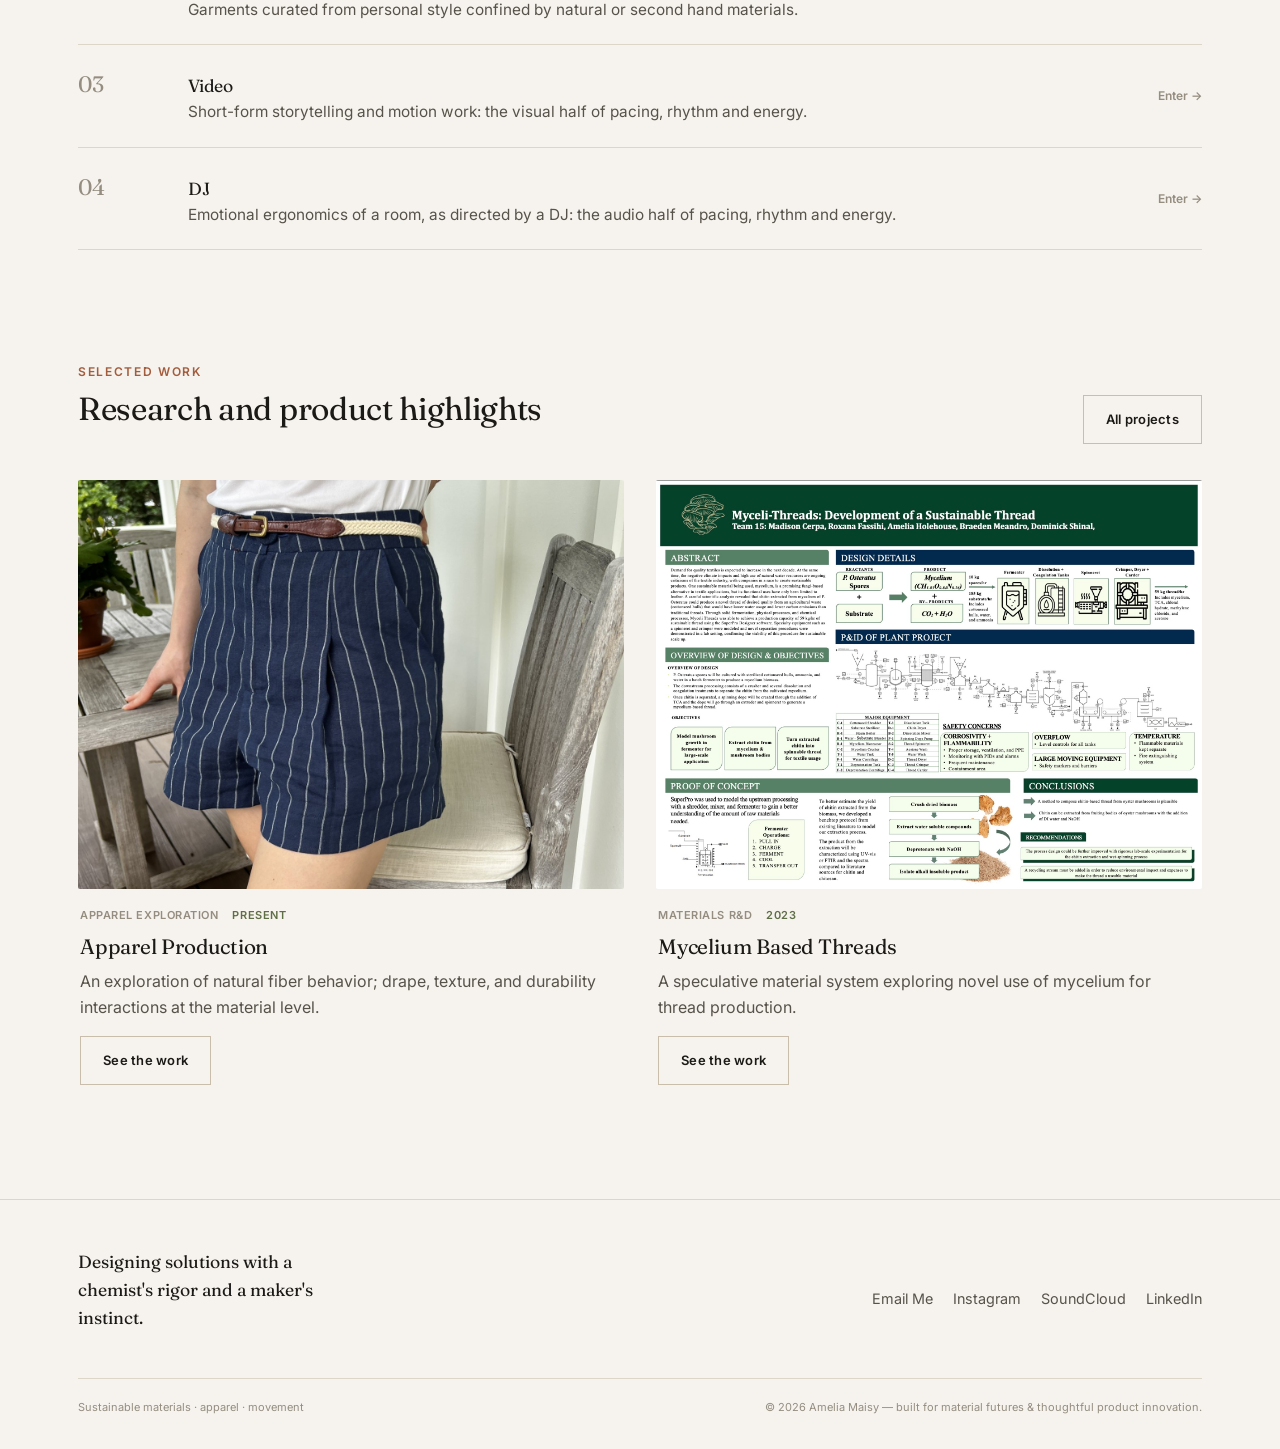
==== commit 8dd333f7: "Update index.html" ====
--- a/index.html
+++ b/index.html
@@ -14,8 +14,8 @@
 <main>
   <div class="wrap">
     <section class="hero no-border">
-      <span class="eyebrow">Curious · Creative · Determined</span>
-      <h1>Solving problems with an engineer's mindset and an maker's eye.</h1>
+      <span class="eyebrow">Curious · Creative · Hardworking</span>
+      <h1>Solving problems with an engineer's mindset and a maker's eye.</h1>
       <p class="lede">With a degree in Chemical Engineering and a childhood full of creating, Maisy blends her unique set of skills to 
         sustainable materials exploration, apparel creation, DJ sets, video productiom, and product innovation. Five unlikley disciplines that have more in common than initially thought.</p>
       <div class="cta-row">
@@ -31,7 +31,7 @@
               <circle cx="60" cy="60" r="58" fill="#1c1a17"></circle>
               <path id="badgePath" d="M60,60 m-44,0 a44,44 0 1,1 88,0 a44,44 0 1,1 -88,0" fill="none"></path>
               <text font-family="Inter, sans-serif" font-size="9.5" font-weight="600" letter-spacing="2.5" fill="#f6f3ee">
-                <textPath href="#badgePath" startOffset="0%">CURIOUS · CREATIVE · DETERMINED · </textPath>
+                <textPath href="#badgePath" startOffset="0%">CURIOUS · CREATIVE · HARDWORKING · </textPath>
               </text>
             </svg>
           </div>
@@ -65,7 +65,7 @@
             <span class="num">02</span>
             <span>
               <h3>Apparel</h3>
-              <p>Garment designs curated from material limits and personal style.</p>
+              <p>Garments curated from personal style confined by natural or second hand materials.</p>
             </span>
             <span class="go">Enter →</span>
           </a>
@@ -75,7 +75,7 @@
             <span class="num">03</span>
             <span>
               <h3>Video</h3>
-              <p>Short-form storytelling and motion work — the visual half of pacing, rhythm and energy.</p>
+              <p>Short-form storytelling and motion work: the visual half of pacing, rhythm and energy.</p>
             </span>
             <span class="go">Enter →</span>
           </a>
@@ -85,7 +85,7 @@
             <span class="num">04</span>
             <span>
               <h3>DJ</h3>
-              <p>Emotional ergonomics of a room, as directed by a DJ - the audio half of pacing, rhythm and energy.</p>
+              <p>Emotional ergonomics of a room, as directed by a DJ: the audio half of pacing, rhythm and energy.</p>
             </span>
             <span class="go">Enter →</span>
           </a>
@@ -108,7 +108,7 @@
           <div class="body">
             <div class="meta"><span>Apparel Exploration</span><span class="tag-year">Present</span></div>
             <h3>Apparel Production</h3>
-            <p>An exploration of natural fiber behavior — drape, texture, and durability at the material level.</p>
+            <p>An exploration of natural fiber behavior; drape, texture, and durability interactions at the material level.</p>
             <a class="btn ghost" href="apparel.html">See the work</a>
           </div>
         </div>
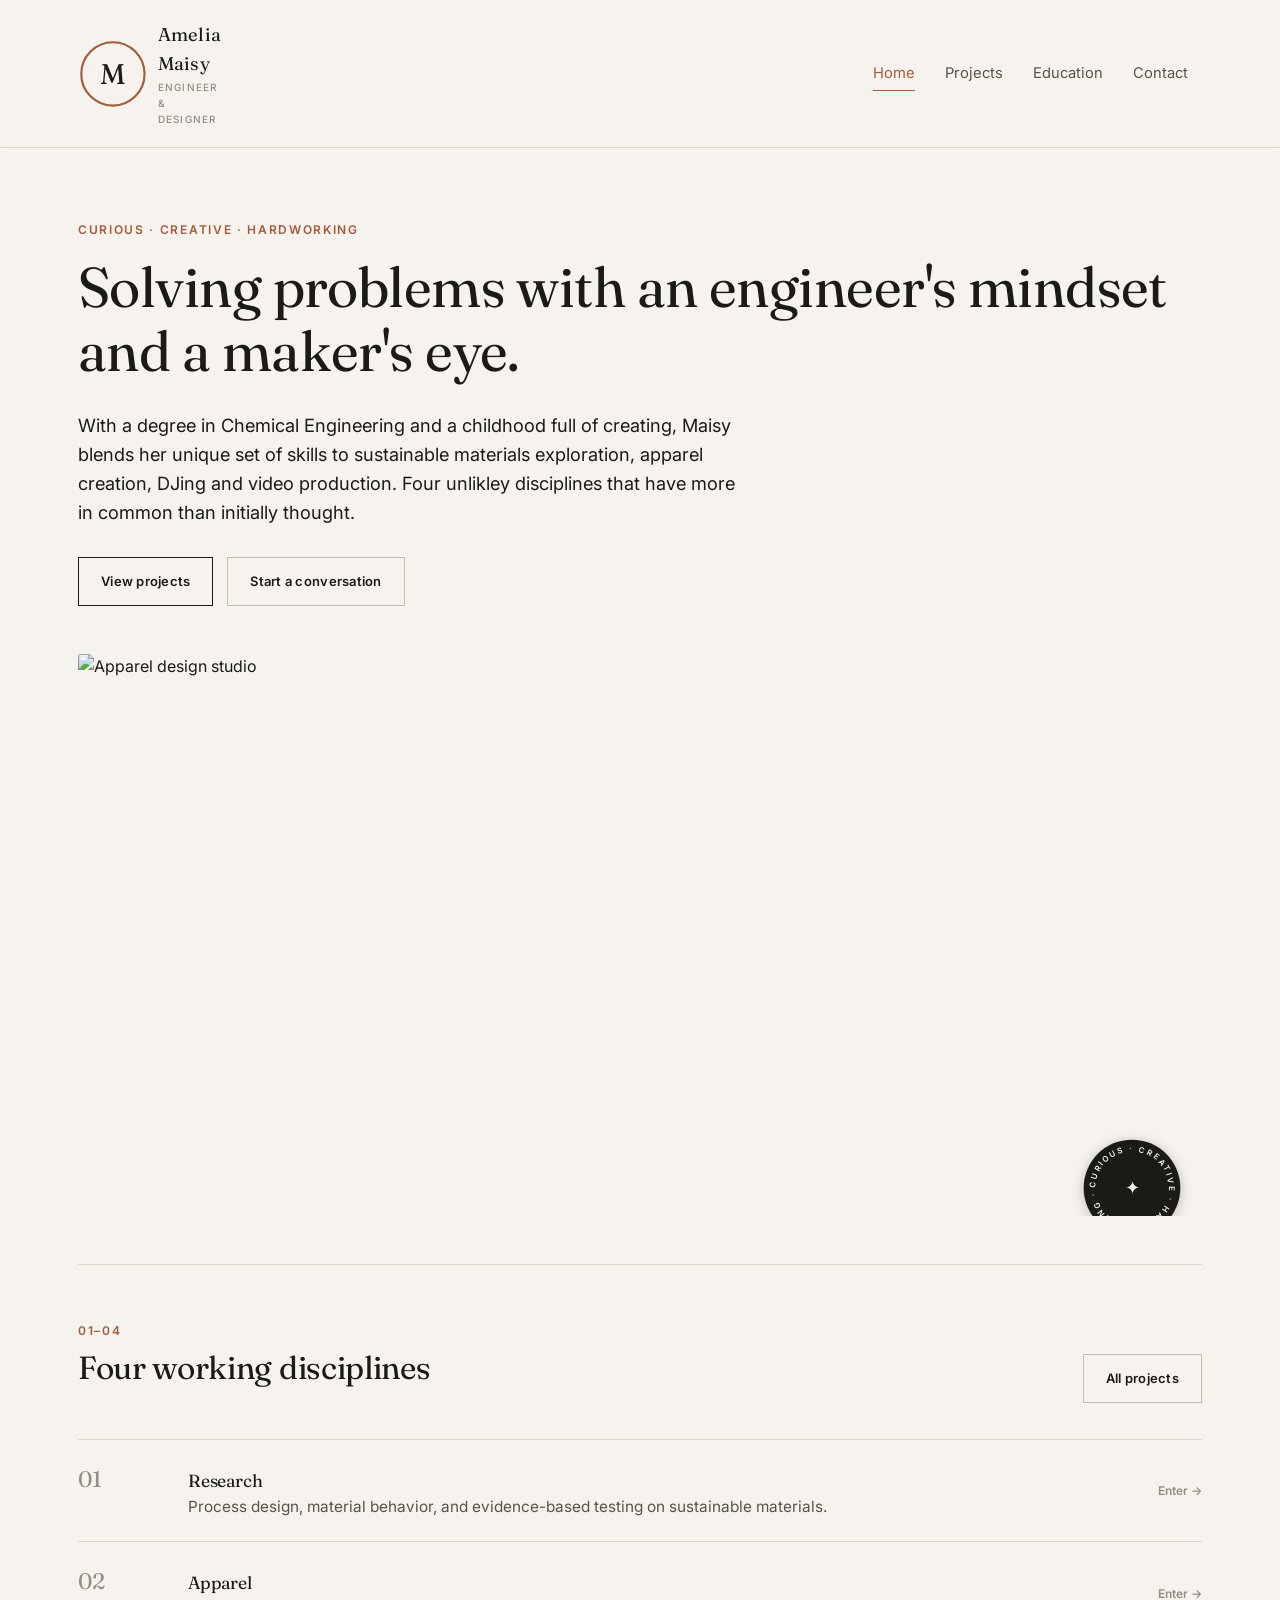
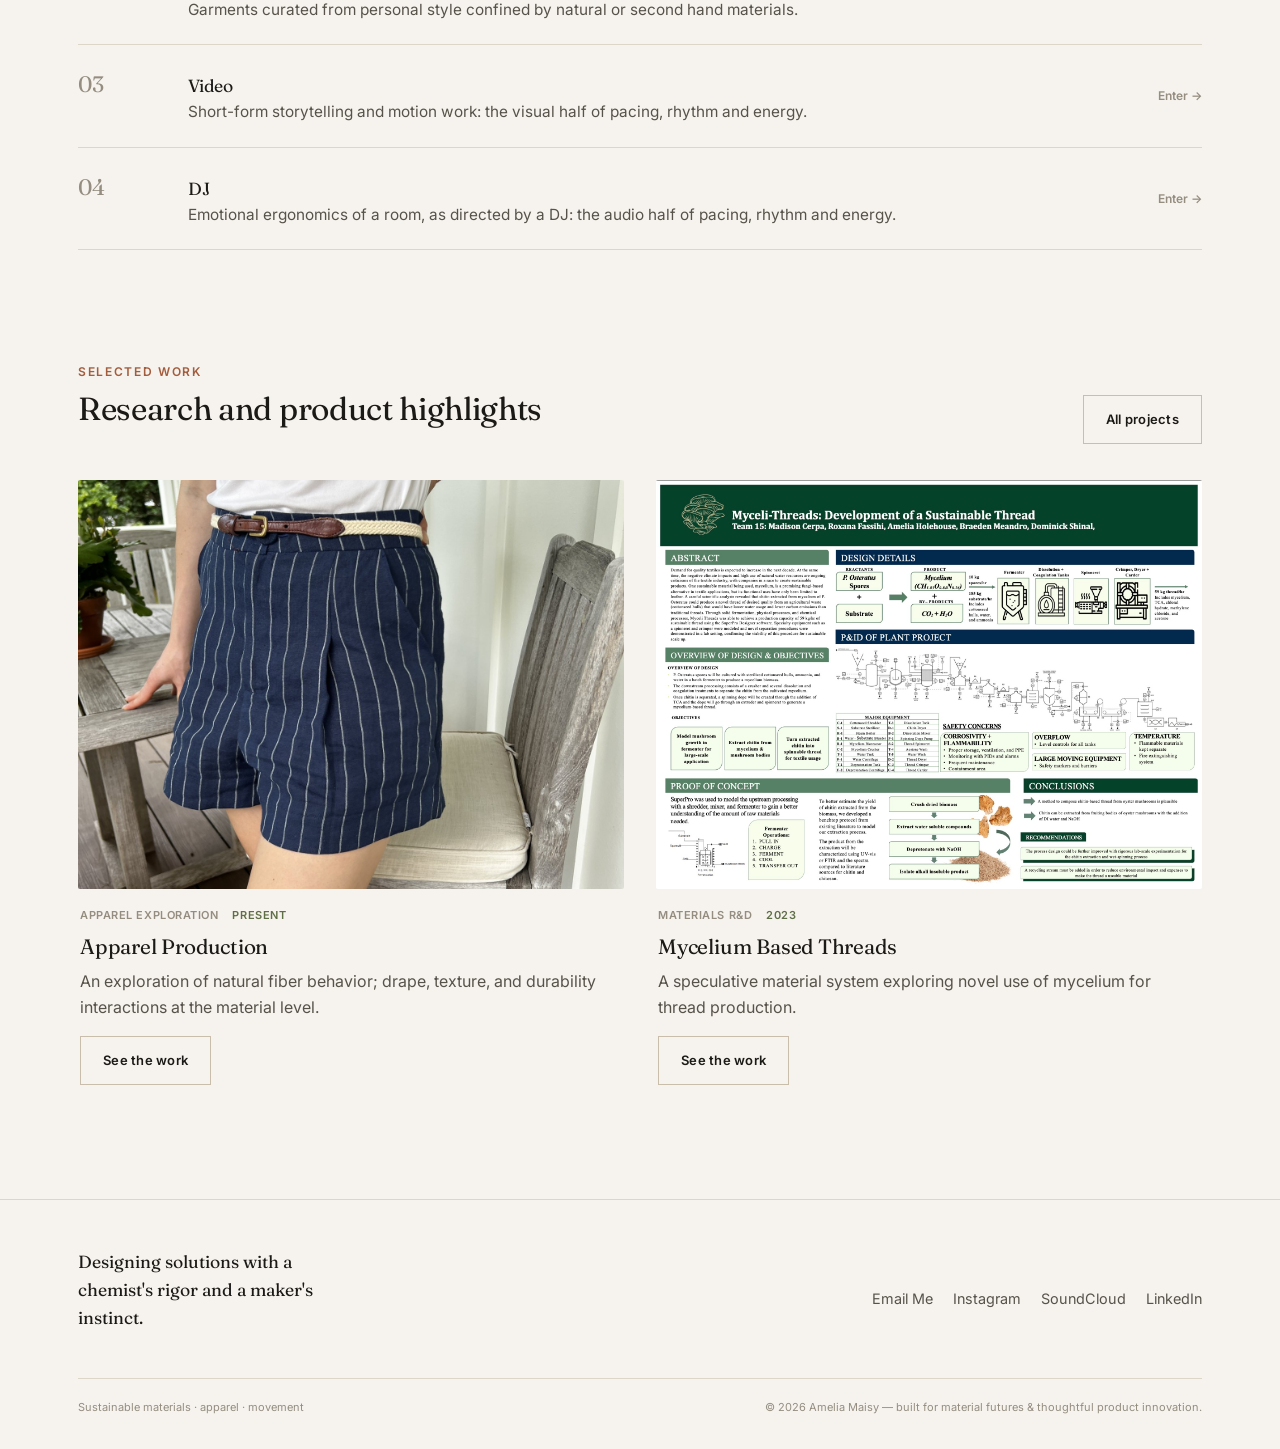
==== commit 0d9d5b26: "Update description in index.html for clarity" ====
--- a/index.html
+++ b/index.html
@@ -17,7 +17,7 @@
       <span class="eyebrow">Curious · Creative · Hardworking</span>
       <h1>Solving problems with an engineer's mindset and a maker's eye.</h1>
       <p class="lede">With a degree in Chemical Engineering and a childhood full of creating, Maisy blends her unique set of skills to 
-        sustainable materials exploration, apparel creation, DJ sets, video productiom, and product innovation. Five unlikley disciplines that have more in common than initially thought.</p>
+        sustainable materials exploration, apparel creation, DJing and video production. Four unlikley disciplines that have more in common than initially thought.</p>
       <div class="cta-row">
         <a class="btn" href="projects.html">View projects</a>
         <a class="btn ghost" href="contact.html">Start a conversation</a>
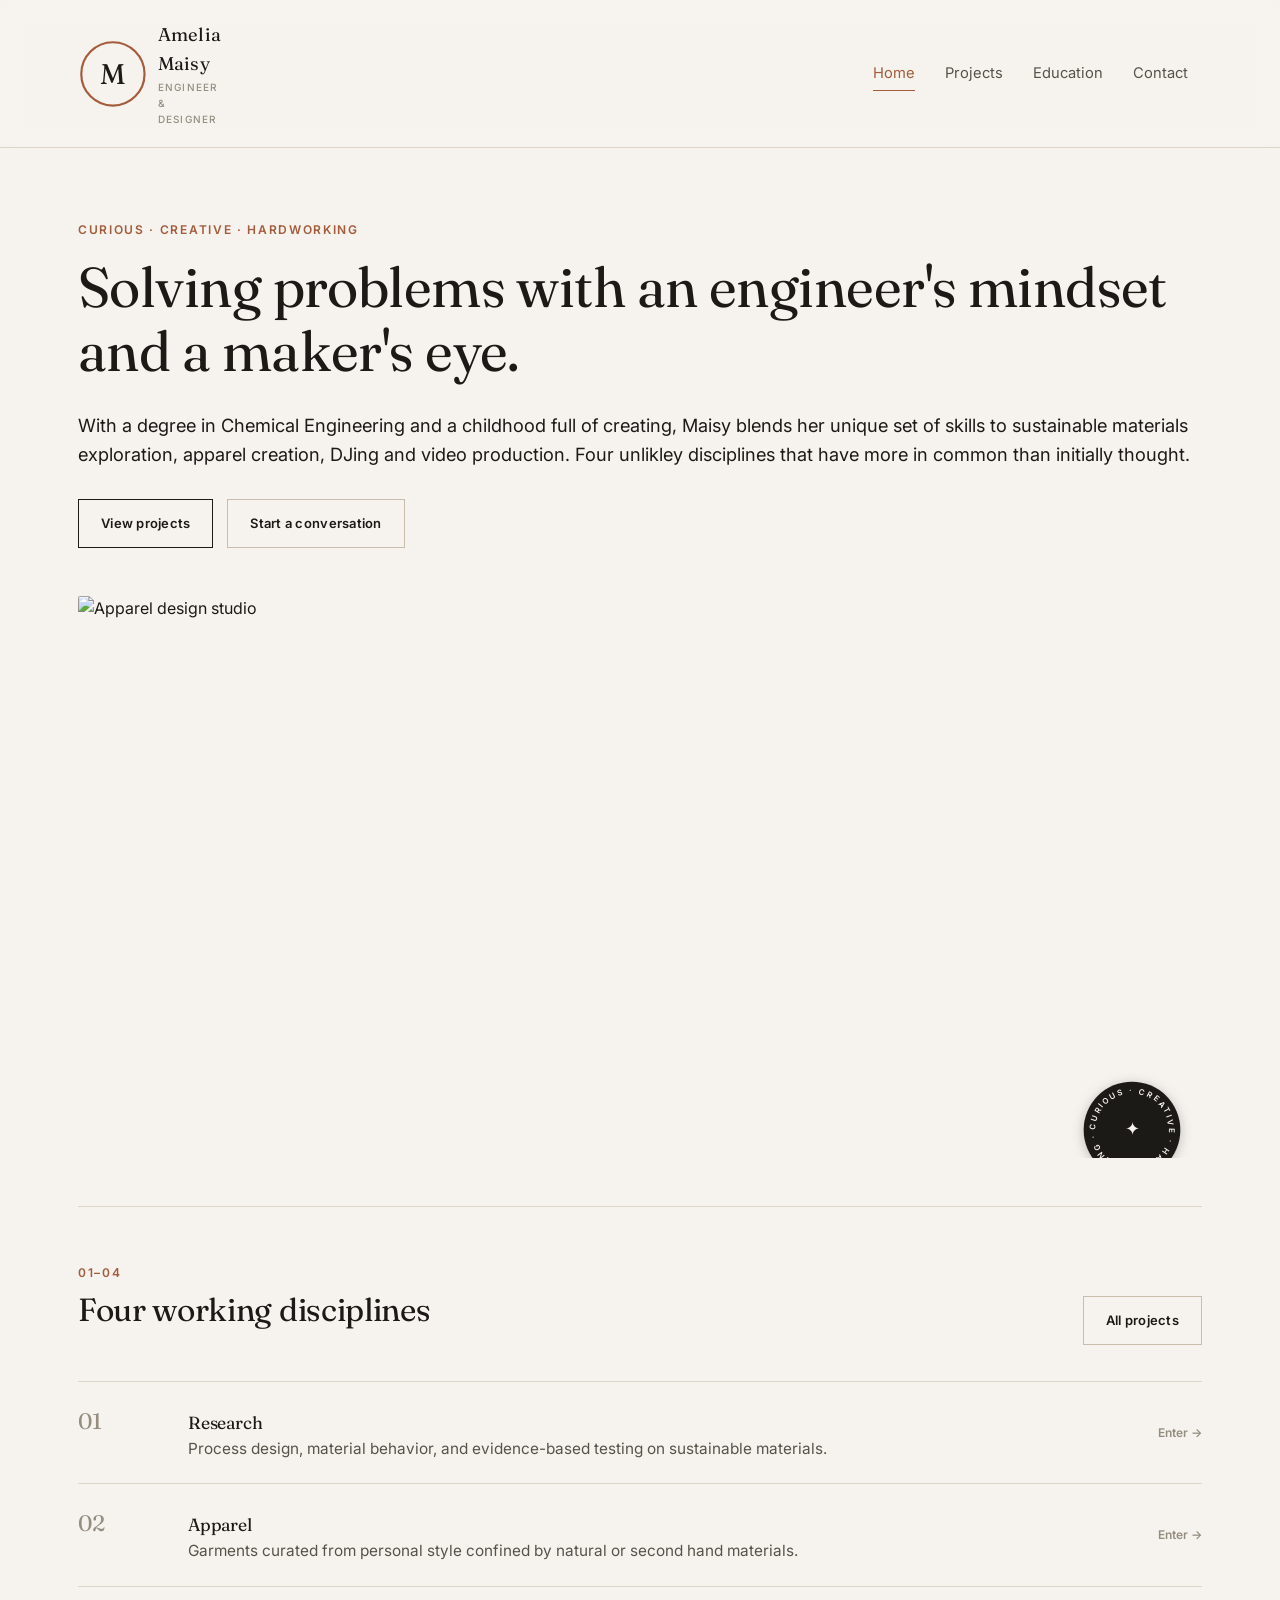
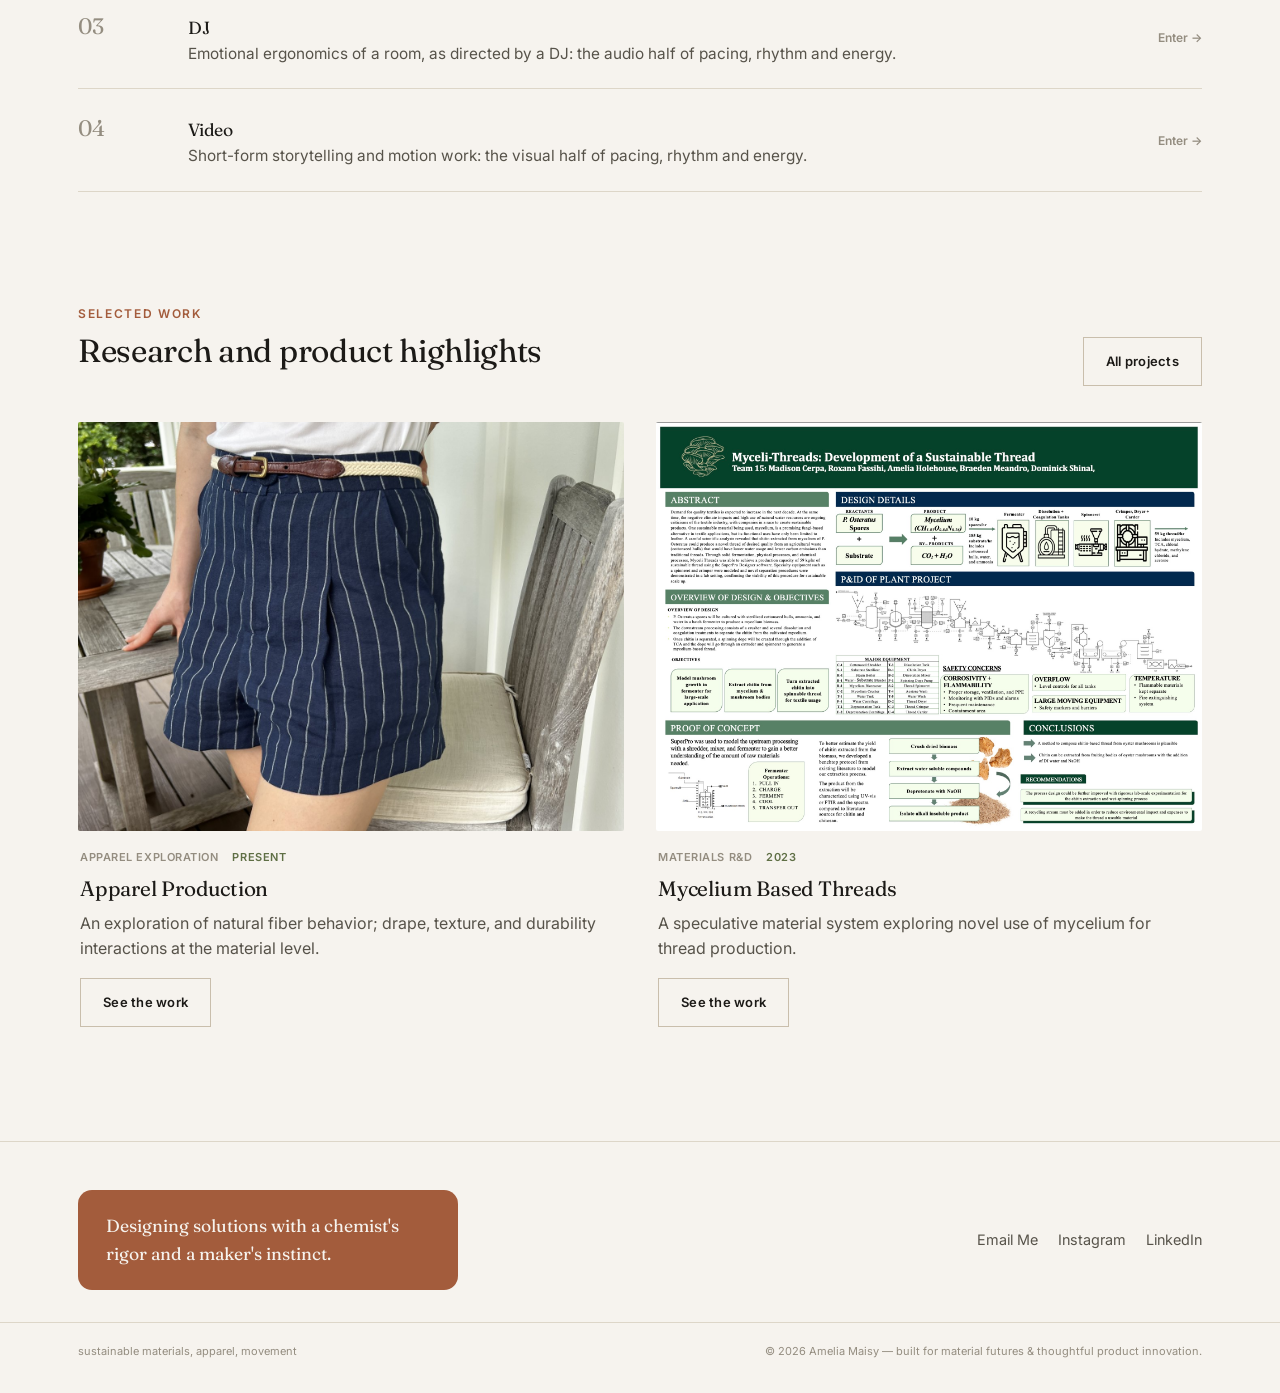
==== commit 83c1c622: "Site polish: sticky header fix, full-width lede/footer, DJ/Video reorder, resume-backed experience b" ====
--- a/index.html
+++ b/index.html
@@ -71,21 +71,21 @@
           </a>
         </li>
         <li>
-          <a class="numbered-row" href="video.html">
+          <a class="numbered-row" href="dj.html">
             <span class="num">03</span>
             <span>
-              <h3>Video</h3>
-              <p>Short-form storytelling and motion work: the visual half of pacing, rhythm and energy.</p>
+              <h3>DJ</h3>
+              <p>Emotional ergonomics of a room, as directed by a DJ: the audio half of pacing, rhythm and energy.</p>
             </span>
             <span class="go">Enter →</span>
           </a>
         </li>
         <li>
-          <a class="numbered-row" href="dj.html">
+          <a class="numbered-row" href="video.html">
             <span class="num">04</span>
             <span>
-              <h3>DJ</h3>
-              <p>Emotional ergonomics of a room, as directed by a DJ: the audio half of pacing, rhythm and energy.</p>
+              <h3>Video</h3>
+              <p>Short-form storytelling and motion work: the visual half of pacing, rhythm and energy.</p>
             </span>
             <span class="go">Enter →</span>
           </a>
--- a/style.css
+++ b/style.css
@@ -74,11 +74,12 @@
 h3 { font-size: 1.3rem; }
 
 p { color: var(--ink-dim); margin: 0 0 1em; }
-p.lede { color: var(--ink); font-size: 1.14rem; max-width: 60ch; }
+p.lede { color: var(--ink); font-size: 1.14rem; }
 
 .tick { color: var(--ink-faint); font-family: var(--font-body); font-size: 13px; }
 
 /* ================= HEADER / NAV ================= */
+#site-header { display: contents; }
 header.site-header {
   position: sticky; top: 0; z-index: 50;
   background: rgba(246, 243, 238, 0.92);
@@ -346,14 +347,27 @@
 .mail-cta:hover { color: var(--accent-2); }
 
 /* ================= FOOTER ================= */
-footer.site-footer { border-top: 1px solid var(--line); padding: 48px 0 32px; margin-top: 40px; }
-.footer-top { display: flex; justify-content: space-between; gap: 24px; flex-wrap: wrap; align-items: center; }
+footer.site-footer { border-top: 1px solid var(--line); padding: 48px 0 0; margin-top: 40px; }
+.footer-top { display: flex; justify-content: space-between; gap: 24px; flex-wrap: wrap; align-items: center; padding-bottom: 32px; }
 .footer-tagline { font-family: var(--font-display); font-size: 1.1rem; color: var(--ink); max-width: 25ch; }
 .footer-links { display: flex; gap: 20px; list-style: none; padding: 0; margin: 0; flex-wrap: wrap; }
 .footer-links a { text-decoration: none; color: var(--ink-dim); font-size: 0.9rem; }
 .footer-links a:hover { color: var(--accent-2); }
+
+/* warm callout treatment for the footer tagline, matching .focus-callout elsewhere on the site */
+.footer-callout {
+  background: var(--accent-2);
+  border-radius: 14px;
+  padding: 22px 28px;
+  max-width: 380px;
+}
+.footer-callout .footer-tagline { color: #f6f3ee; margin: 0; max-width: none; }
+
+/* the rule above the copyright line runs edge-to-edge like every other section divider on the site,
+   rather than being boxed in by .wrap the way it was before */
+.footer-bottom-rule { border-top: 1px solid var(--line); }
 .footer-bottom {
-  margin-top: 28px; padding-top: 20px; border-top: 1px solid var(--line);
+  padding-top: 20px; padding-bottom: 32px;
   display: flex; justify-content: space-between; gap: 12px; flex-wrap: wrap;
   font-family: var(--font-body); font-size: 11px; color: var(--ink-faint);
 }
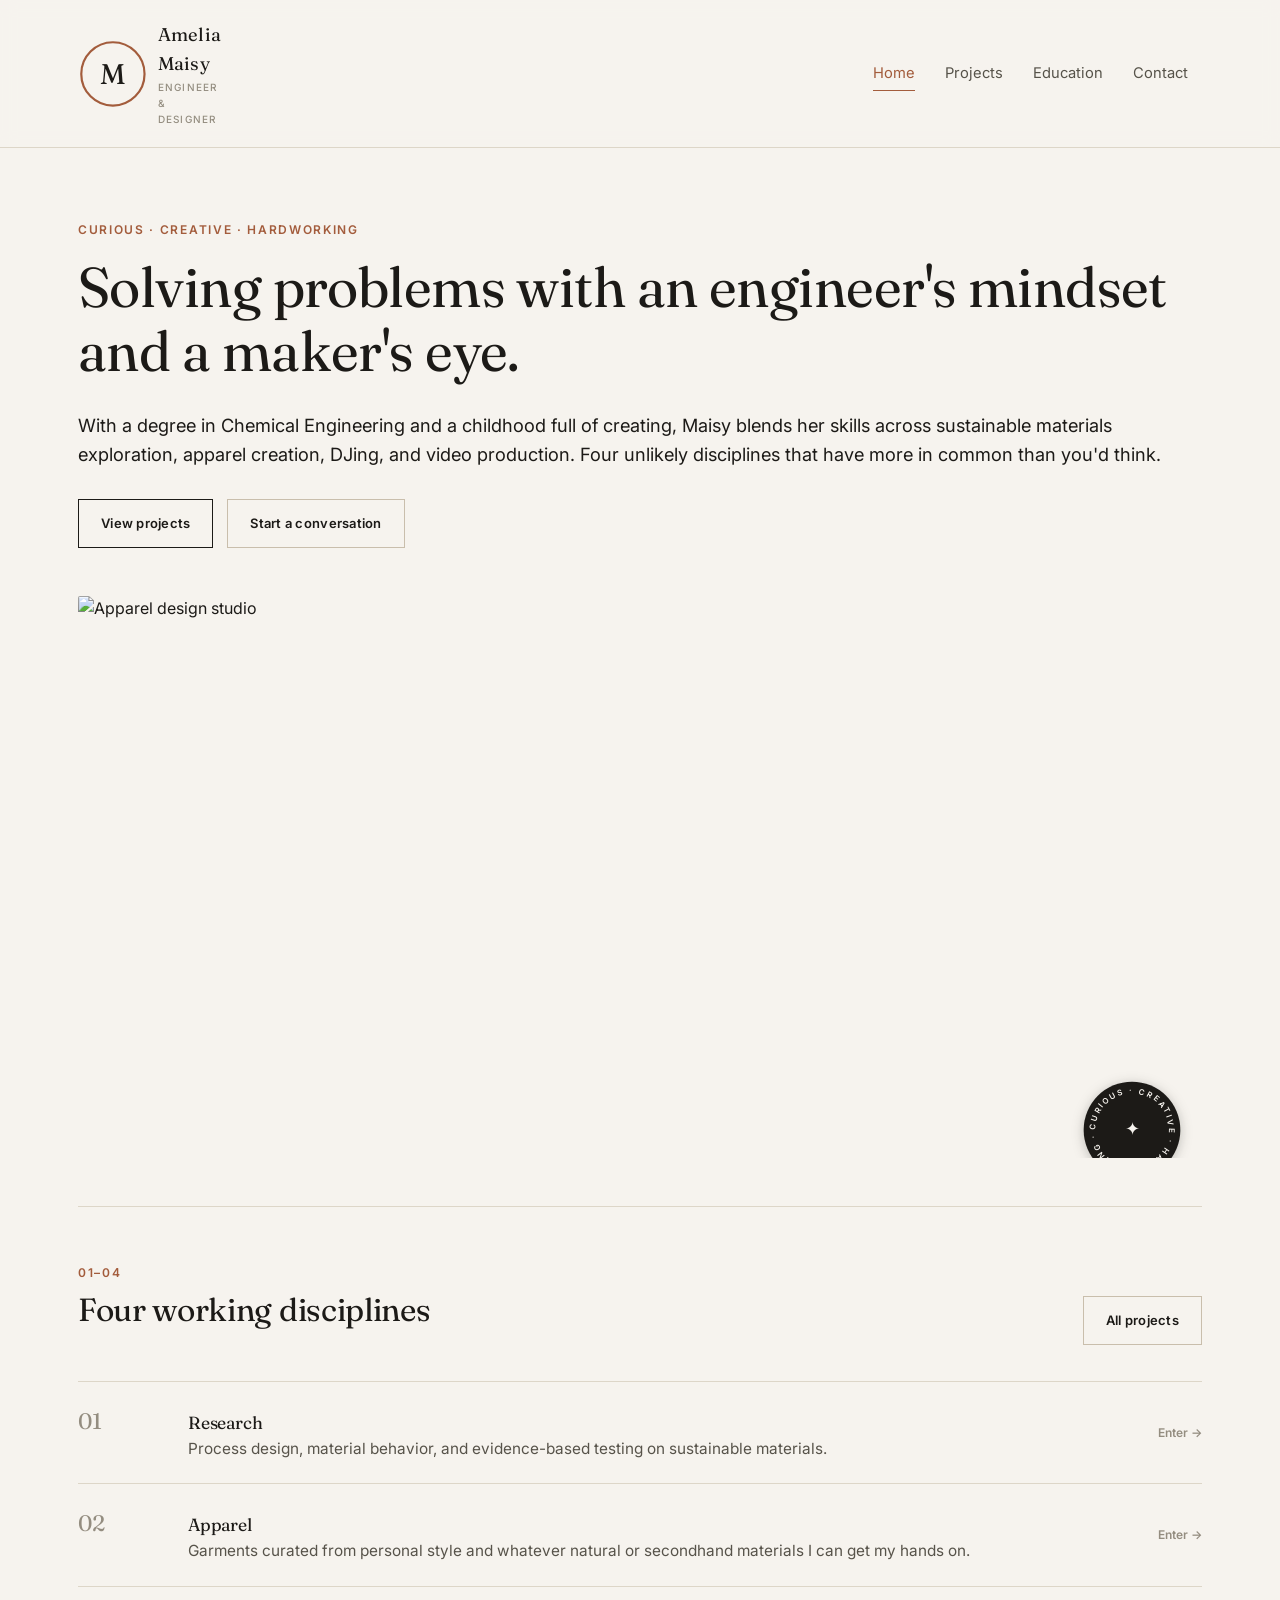
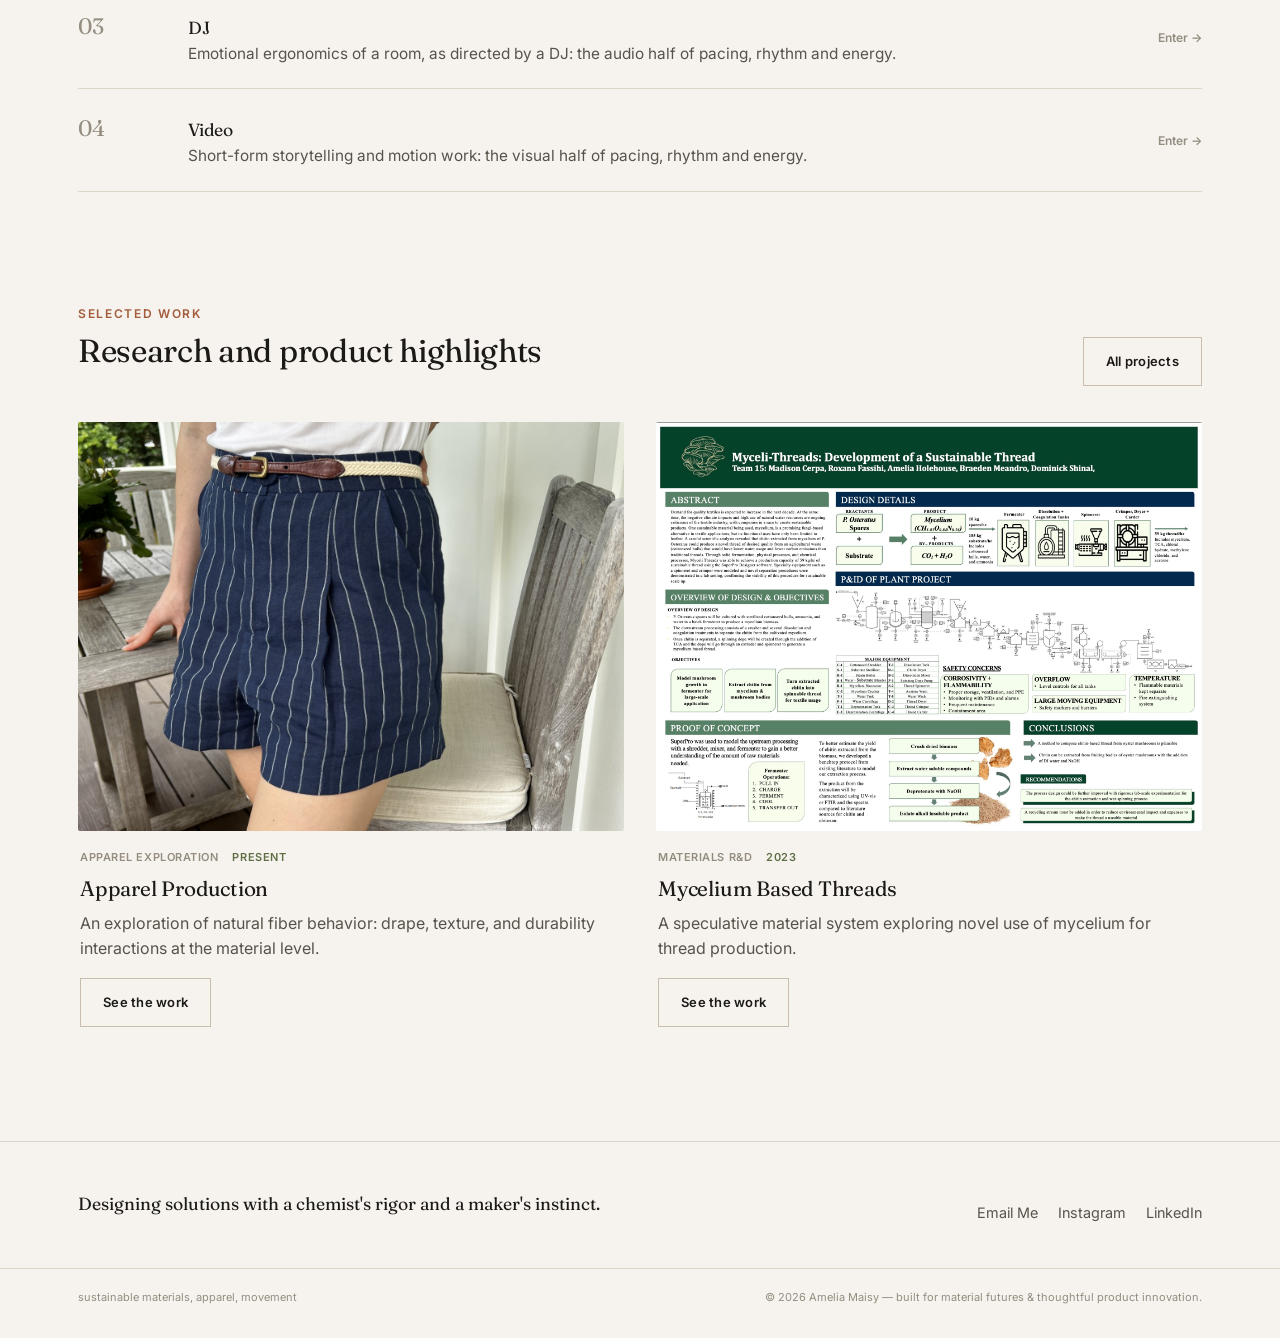
==== commit 3f055327: "Footer redesign, personable video title, DJ header cleanup, sitewide voice pass - Footer tagline: dr" ====
--- a/index.html
+++ b/index.html
@@ -16,8 +16,7 @@
     <section class="hero no-border">
       <span class="eyebrow">Curious · Creative · Hardworking</span>
       <h1>Solving problems with an engineer's mindset and a maker's eye.</h1>
-      <p class="lede">With a degree in Chemical Engineering and a childhood full of creating, Maisy blends her unique set of skills to 
-        sustainable materials exploration, apparel creation, DJing and video production. Four unlikley disciplines that have more in common than initially thought.</p>
+      <p class="lede">With a degree in Chemical Engineering and a childhood full of creating, Maisy blends her skills across sustainable materials exploration, apparel creation, DJing, and video production. Four unlikely disciplines that have more in common than you'd think.</p>
       <div class="cta-row">
         <a class="btn" href="projects.html">View projects</a>
         <a class="btn ghost" href="contact.html">Start a conversation</a>
@@ -65,7 +64,7 @@
             <span class="num">02</span>
             <span>
               <h3>Apparel</h3>
-              <p>Garments curated from personal style confined by natural or second hand materials.</p>
+              <p>Garments curated from personal style and whatever natural or secondhand materials I can get my hands on.</p>
             </span>
             <span class="go">Enter →</span>
           </a>
@@ -108,7 +107,7 @@
           <div class="body">
             <div class="meta"><span>Apparel Exploration</span><span class="tag-year">Present</span></div>
             <h3>Apparel Production</h3>
-            <p>An exploration of natural fiber behavior; drape, texture, and durability interactions at the material level.</p>
+            <p>An exploration of natural fiber behavior: drape, texture, and durability interactions at the material level.</p>
             <a class="btn ghost" href="apparel.html">See the work</a>
           </div>
         </div>
--- a/style.css
+++ b/style.css
@@ -349,19 +349,11 @@
 /* ================= FOOTER ================= */
 footer.site-footer { border-top: 1px solid var(--line); padding: 48px 0 0; margin-top: 40px; }
 .footer-top { display: flex; justify-content: space-between; gap: 24px; flex-wrap: wrap; align-items: center; padding-bottom: 32px; }
-.footer-tagline { font-family: var(--font-display); font-size: 1.1rem; color: var(--ink); max-width: 25ch; }
+.footer-tagline { font-family: var(--font-display); font-size: 1.1rem; color: var(--ink); white-space: nowrap; }
 .footer-links { display: flex; gap: 20px; list-style: none; padding: 0; margin: 0; flex-wrap: wrap; }
 .footer-links a { text-decoration: none; color: var(--ink-dim); font-size: 0.9rem; }
 .footer-links a:hover { color: var(--accent-2); }
-
-/* warm callout treatment for the footer tagline, matching .focus-callout elsewhere on the site */
-.footer-callout {
-  background: var(--accent-2);
-  border-radius: 14px;
-  padding: 22px 28px;
-  max-width: 380px;
-}
-.footer-callout .footer-tagline { color: #f6f3ee; margin: 0; max-width: none; }
+@media (max-width: 500px) { .footer-tagline { white-space: normal; } }
 
 /* the rule above the copyright line runs edge-to-edge like every other section divider on the site,
    rather than being boxed in by .wrap the way it was before */
